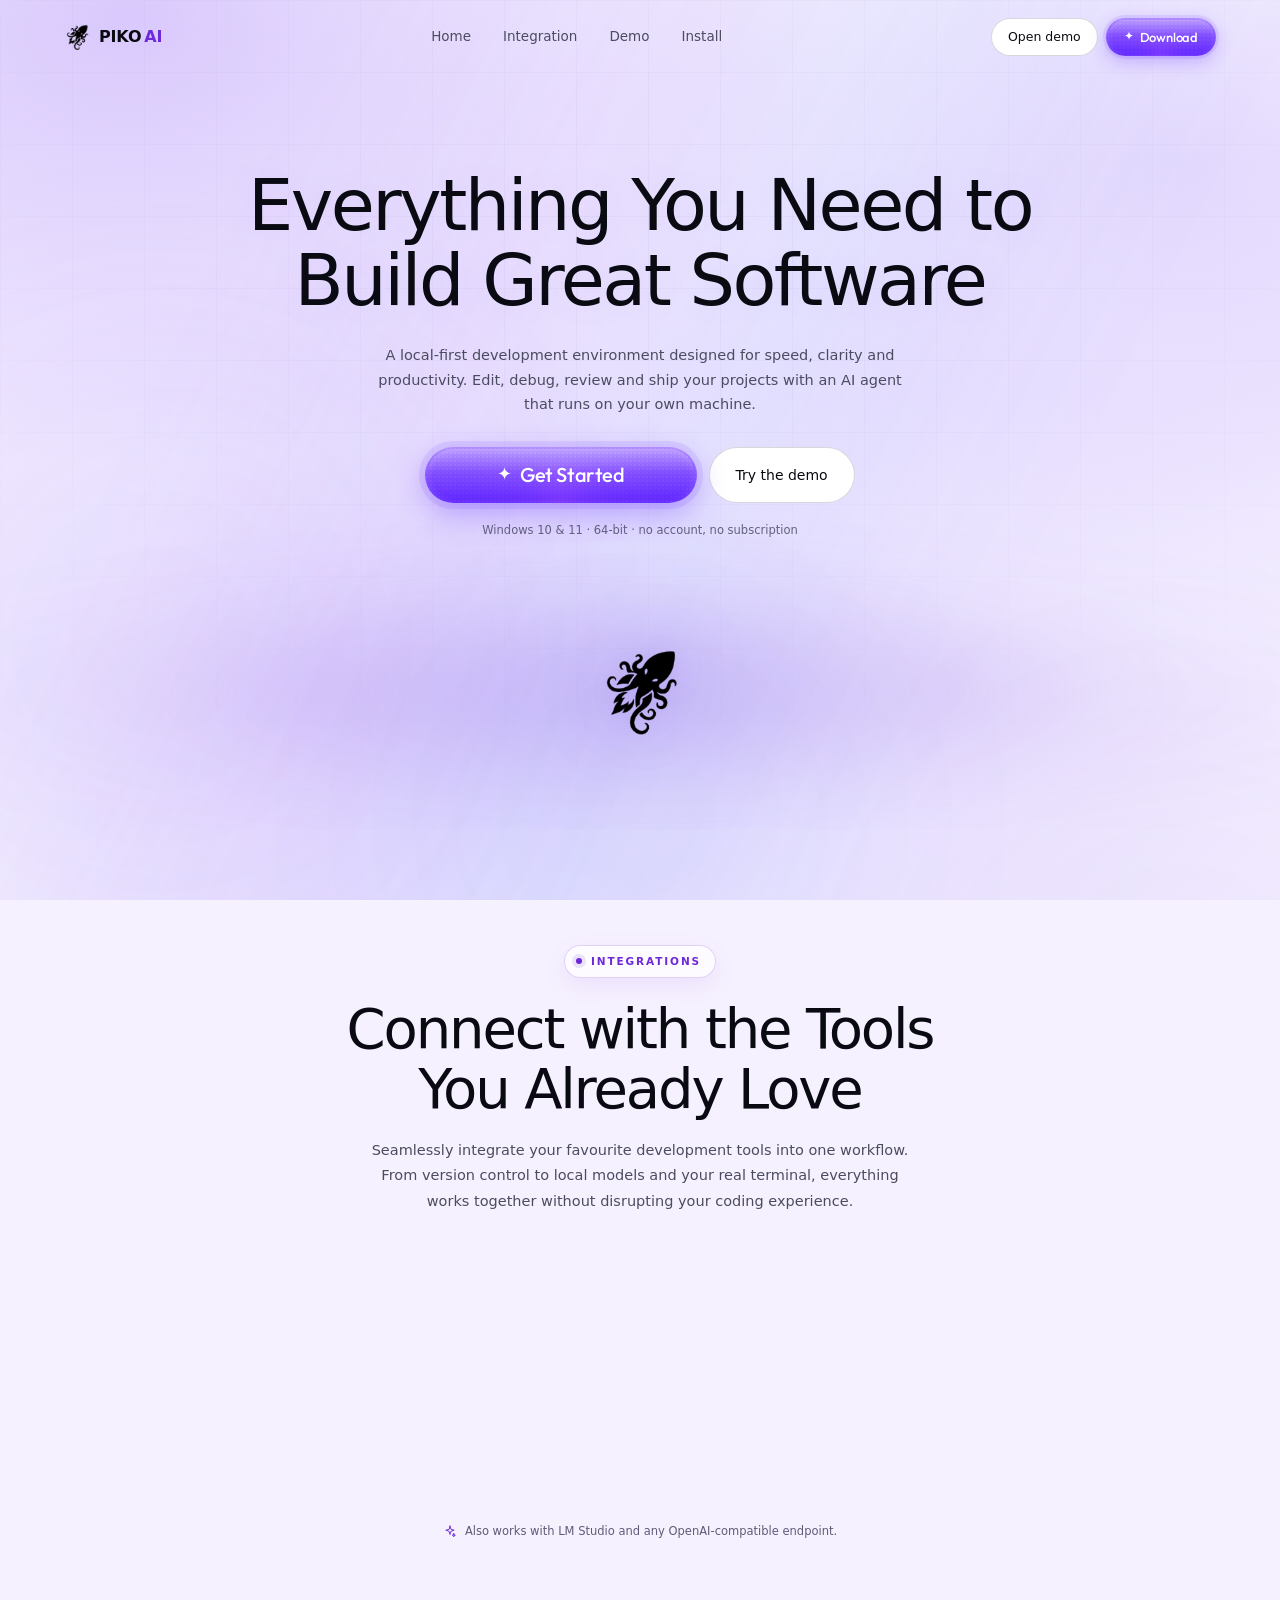
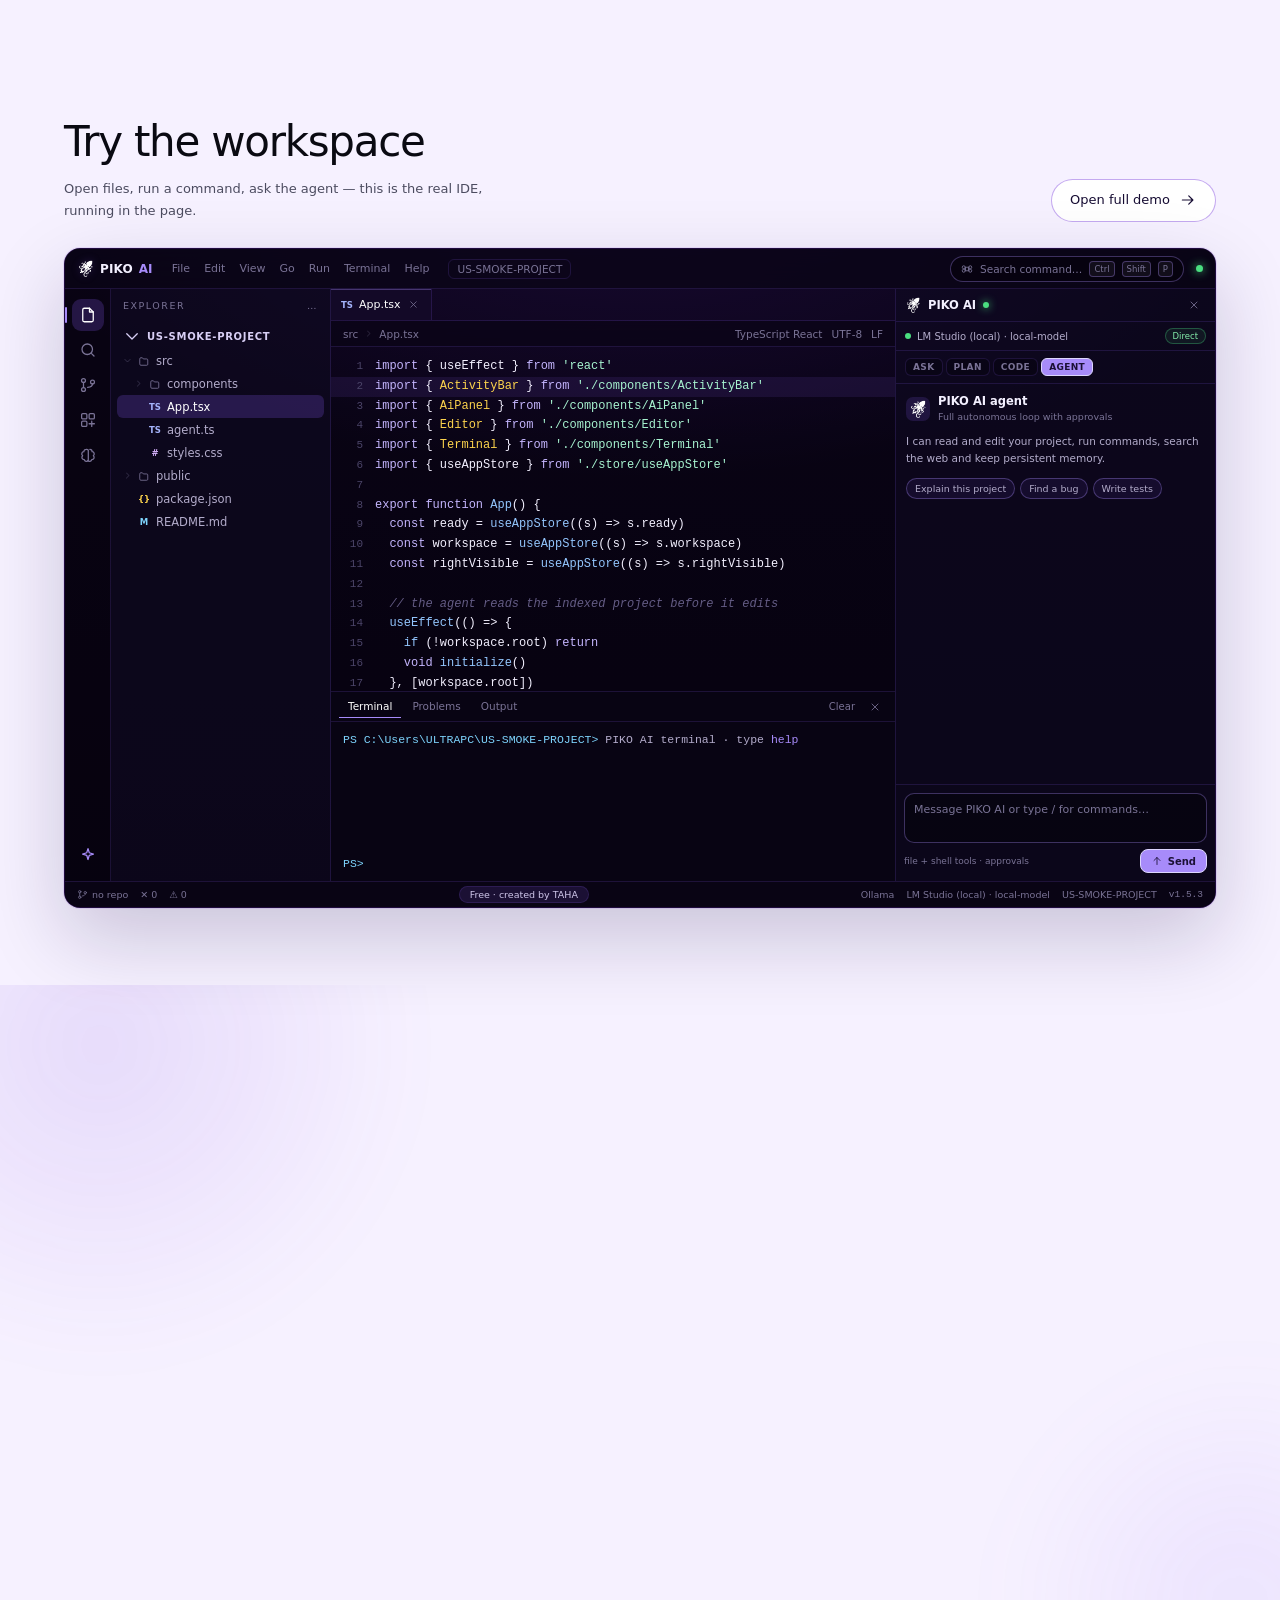
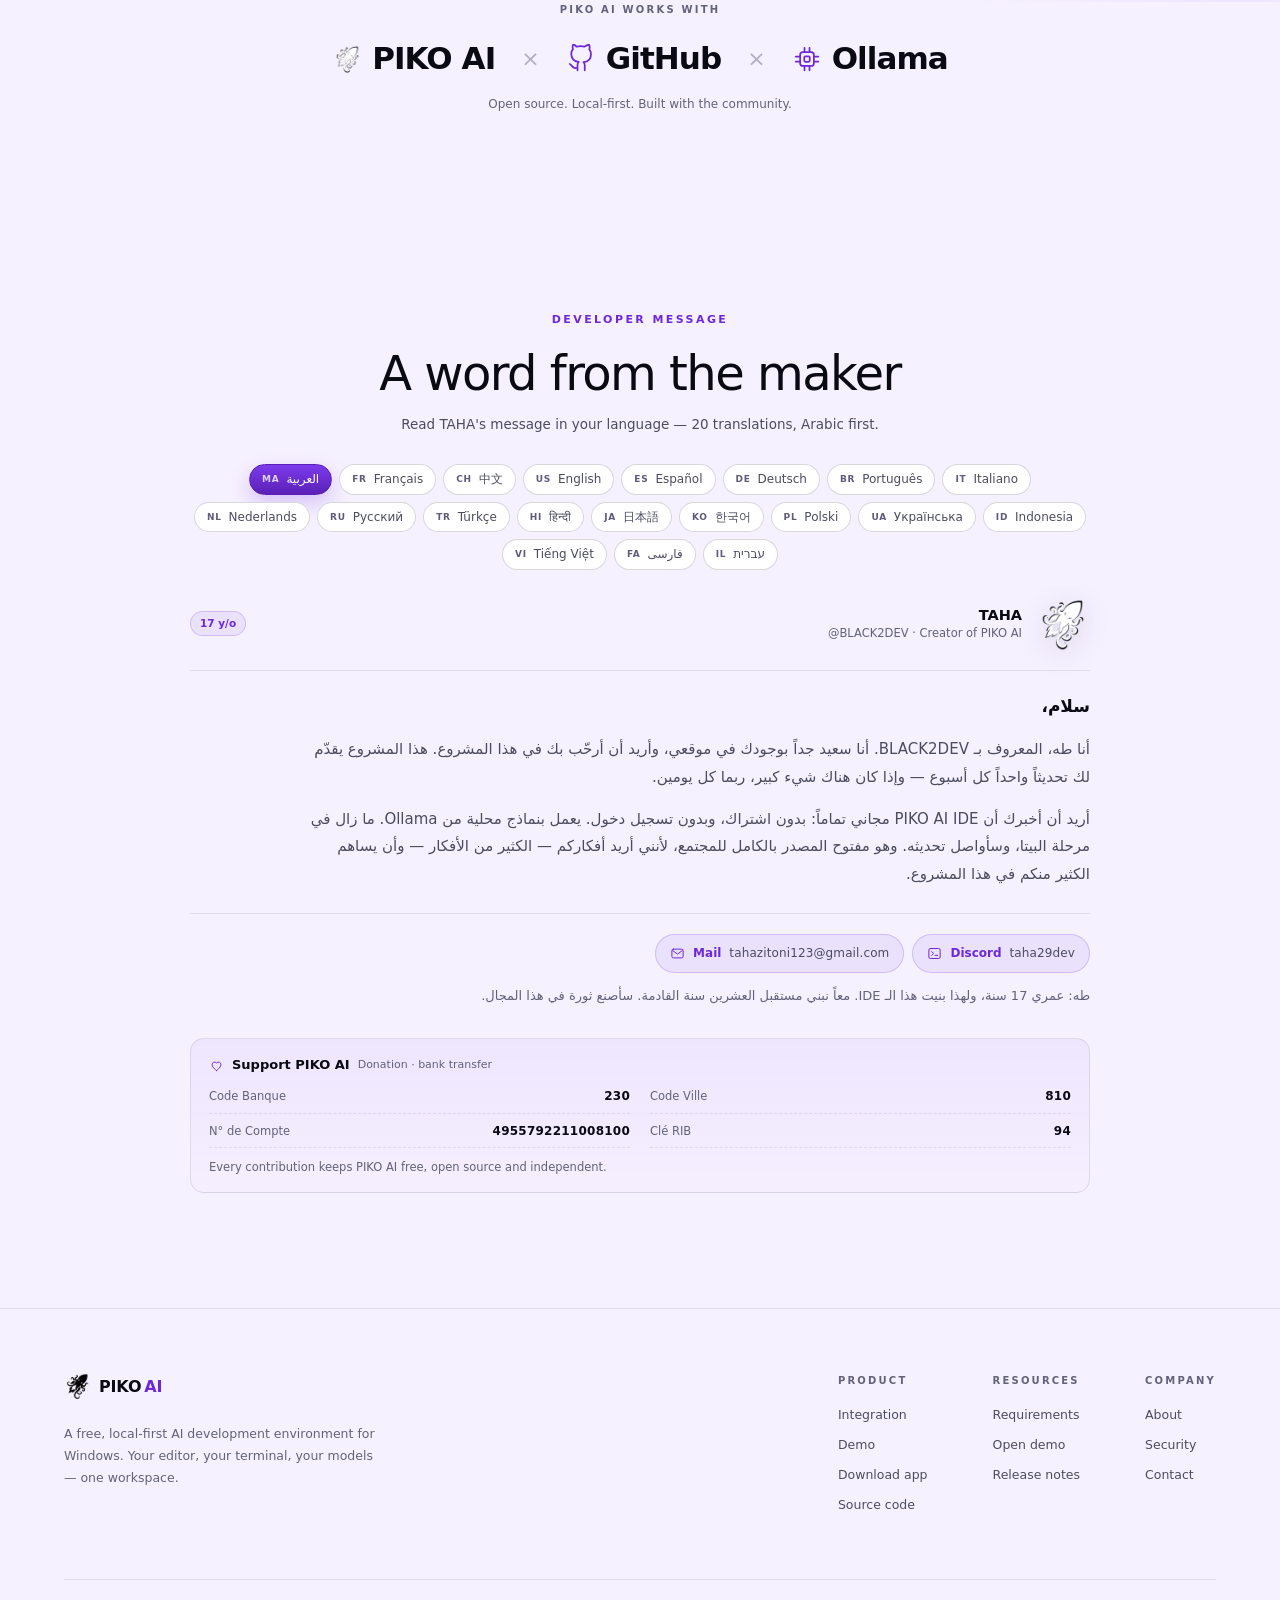
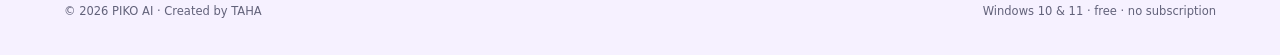
==== index.html @ 1df93c2d "PIKO AI website: landing page, demo, favicon, download and source links" ====
<!doctype html>
<html lang="en">
  <head>
    <meta charset="utf-8" />
    <meta name="viewport" content="width=device-width, initial-scale=1" />
    <title>PIKO AI — the AI development environment for Windows</title>
    <meta
      name="description"
      content="PIKO AI is a free, local-first AI development environment for Windows 10 and 11: autonomous coding agent, project memory, real terminal, local models. No subscription, no account, no telemetry."
    />
    <meta property="og:title" content="PIKO AI — everything you need to build great software" />
    <meta
      property="og:description"
      content="A free, local-first AI development environment for Windows 10 and 11. Agent, memory, terminal and local models in one workspace."
    />
    <meta property="og:type" content="website" />
    <meta property="og:image" content="assets/ide.png" />
    <meta name="theme-color" content="#f6f1ff" />
    <link rel="icon" href="assets/favicon.ico" sizes="any" />
    <link rel="icon" type="image/png" sizes="32x32" href="assets/favicon-32.png" />
    <link rel="apple-touch-icon" href="assets/apple-touch-icon.png" />
    <link rel="preconnect" href="https://fonts.googleapis.com" />
    <link rel="preconnect" href="https://fonts.gstatic.com" crossorigin />
    <link
      href="https://fonts.googleapis.com/css2?family=Outfit:wght@400;500;600&display=swap"
      rel="stylesheet"
    />
    <link rel="stylesheet" href="styles.css?v=11" />
    <link rel="stylesheet" href="download.css?v=4" />
    <link rel="stylesheet" href="cta.css?v=1" />
    <link rel="stylesheet" href="theme.css?v=8" />
  </head>
  <body>
    <svg class="sprite" aria-hidden="true" focusable="false">
      <defs>
        <symbol id="i-github" viewBox="0 0 24 24"><path d="M9 19c-4 1.5-4-2.5-6-3m12 5v-3.9a3.4 3.4 0 0 0-1-2.6c3-.3 6-1.5 6-6.6a5.2 5.2 0 0 0-1.4-3.6 4.8 4.8 0 0 0-.1-3.6s-1.1-.3-3.6 1.4a12.4 12.4 0 0 0-6.6 0C6.8.2 5.7.5 5.7.5a4.8 4.8 0 0 0-.1 3.6A5.2 5.2 0 0 0 4.2 7.7c0 5.1 3 6.3 6 6.6a3.4 3.4 0 0 0-1 2.6V21"/></symbol>
        <symbol id="i-terminal" viewBox="0 0 24 24"><rect x="3" y="4" width="18" height="16" rx="2.4"/><path d="m7.5 9 3 3-3 3M13 15h4"/></symbol>
<symbol id="i-mail" viewBox="0 0 24 24"><rect x="3" y="5" width="18" height="14" rx="2.4"/><path d="m4.2 7.2 7.8 5.8 7.8-5.8"/></symbol>
        <symbol id="i-heart" viewBox="0 0 24 24"><path d="M12 20s-7-4.35-7-9.3A3.94 3.94 0 0 1 12 8a3.94 3.94 0 0 1 7 2.7C19 15.65 12 20 12 20z"/></symbol>
        <symbol id="i-code" viewBox="0 0 24 24"><path d="m9 8-4.5 4L9 16M15 8l4.5 4L15 16"/></symbol>
        <symbol id="i-cpu" viewBox="0 0 24 24"><rect x="6.5" y="6.5" width="11" height="11" rx="2.2"/><rect x="9.8" y="9.8" width="4.4" height="4.4" rx="1"/><path d="M10 3v3M14 3v3M10 18v3M14 18v3M3 10h3M3 14h3M18 10h3M18 14h3"/></symbol>
        <symbol id="i-sparkles" viewBox="0 0 24 24"><path d="M12 3.5 13.7 9l5.5 1.7-5.5 1.7L12 18l-1.7-5.6L4.8 10.7 10.3 9z"/><path d="M18.5 16.5l.7 2 2 .7-2 .7-.7 2-.7-2-2-.7 2-.7z"/></symbol>
        <symbol id="i-windows" viewBox="0 0 24 24"><path d="M3 5.5 10.5 4.4v7.1H3zM12 4.1 21 3v8.5h-9zM3 12.5h7.5v7.1L3 18.5zM12 12.5h9V21l-9-1.1z"/></symbol>
        <symbol id="i-download" viewBox="0 0 24 24"><path d="M12 3.5v11M7.5 10.5 12 15l4.5-4.5M4.5 19.5h15"/></symbol>
        <symbol id="i-arrow" viewBox="0 0 24 24"><path d="M4.5 12h14M13 6.5l5.5 5.5L13 17.5"/></symbol>
        <symbol id="i-shield" viewBox="0 0 24 24"><path d="M12 3 5 5.7v5.8c0 4.3 2.9 7.6 7 9.5 4.1-1.9 7-5.2 7-9.5V5.7z"/><path d="m9 12 2.2 2.2L16 9.4"/></symbol>
        <symbol id="i-figma" viewBox="0 0 24 24"><path d="M9 3h3v6H9a3 3 0 1 1 0-6zM12 3h3a3 3 0 1 1 0 6h-3zM9 9h3v6H9a3 3 0 1 1 0-6zM9 15h3v3a3 3 0 1 1-3-3z"/><circle cx="15" cy="12" r="3"/></symbol>
        <symbol id="i-database" viewBox="0 0 24 24"><ellipse cx="12" cy="6" rx="8" ry="3"/><path d="M4 6v12c0 1.7 3.6 3 8 3s8-1.3 8-3V6"/><path d="M4 12c0 1.7 3.6 3 8 3s8-1.3 8-3"/></symbol>
      </defs>
    </svg>

    <div class="ambient" aria-hidden="true">
      <span class="orb orb-a"></span>
      <span class="orb orb-b"></span>
      <span class="orb orb-c"></span>
      <span class="grid"></span>
    </div>

    <!-- ------------------------------------------------------------- nav -->
    <header class="nav" id="nav">
      <div class="wrap nav-inner">
        <a class="brand" href="#top">
          <img class="brand-mark" src="assets/logo.png" alt="" />
          <span class="brand-name">PIKO<span>AI</span></span>
        </a>

        <nav class="nav-links" id="navLinks" aria-label="Main">
          <a href="#top">Home</a>
          <a href="#integration">Integration</a>
          <a href="#demo">Demo</a>
          <a href="#install">Install</a>
        </nav>

        <div class="nav-cta">
          <a class="btn btn-ghost btn-sm" href="demo.html" target="_blank" rel="noopener">Open demo</a>
          <a class="pb-ai-button pb-ai-button--nav" href="#download">
            <span class="pb-ai-sparkle" aria-hidden="true">✦</span>
            <span>Download</span>
          </a>
        </div>

        <button class="nav-toggle" id="navToggle" aria-expanded="false" aria-controls="navLinks" aria-label="Menu">
          <span></span><span></span><span></span>
        </button>
      </div>
    </header>

    <main id="top">
      <!-- ------------------------------------------------------- hero -->
      <section class="hero">
        <div class="wrap hero-copy">
          <h1>Everything You Need to <br />Build Great Software</h1>
          <p class="lead">
            A local-first development environment designed for speed, clarity and productivity. Edit, debug,
            review and ship your projects with an AI agent that runs on your own machine.
          </p>
          <div class="hero-actions">
            <a class="pb-ai-button" href="#download">
              <span class="pb-ai-sparkle" aria-hidden="true">✦</span>
              <span>Get Started</span>
            </a>
            <a class="btn btn-ghost" href="#demo">Try the demo</a>
          </div>
          <span class="hero-note">Windows 10 &amp; 11 · 64-bit · no account, no subscription</span>
        </div>

        <div class="beam" aria-hidden="true">
          <span class="beam-aurora"></span>
          <span class="hero-app"><img src="assets/logo.png" alt="" /></span>
        </div>
      </section>

      <!-- ------------------------------------------------- integration -->
      <section class="integration" id="integration">
        <div class="wrap integration-inner">
          <header class="integration-head">
            <span class="integration-eyebrow">
              <span class="pulse-dot"></span>
              Integrations
            </span>
            <h2>Connect with the Tools <br />You Already Love</h2>
            <p>
              Seamlessly integrate your favourite development tools into one workflow. From version control to
              local models and your real terminal, everything works together without disrupting your coding
              experience.
            </p>
          </header>

          <div class="int-cards">
            <article class="int-card">
              <header>
                <span class="int-icon int-icon-github"><svg class="i"><use href="#i-github" /></svg></span>
                <span class="int-name">GitHub</span>
                <span class="int-pill">Source control</span>
              </header>
              <h3>Built for GitHub</h3>
              <p>
                Stage, review and commit without leaving the editor. Diffs, branches and history stay one
                shortcut away, and every change is traceable.
              </p>
            </article>

            <article class="int-card featured">
              <header>
                <span class="int-icon int-icon-ollama"><svg class="i"><use href="#i-cpu" /></svg></span>
                <span class="int-name">Ollama</span>
                <span class="int-pill int-pill-blue">Local models</span>
              </header>
              <h3>Your Models, Locally</h3>
              <p>
                Point PIKO AI at Ollama, LM Studio or any OpenAI-compatible endpoint. Local models answer
                instantly, and your prompts never leave the machine.
              </p>
            </article>

            <article class="int-card">
              <header>
                <span class="int-icon int-icon-powershell"><svg class="i"><use href="#i-terminal" /></svg></span>
                <span class="int-name">PowerShell</span>
                <span class="int-pill int-pill-violet">Built in</span>
              </header>
              <h3>Ship with Confidence</h3>
              <p>
                A real PowerShell session, build scripts and problem reporting live in the same window — the
                agent can run them with your approval, never behind your back.
              </p>
            </article>
          </div>

          <p class="int-note">
            <svg class="i" aria-hidden="true"><use href="#i-sparkles" /></svg>
            Also works with LM Studio and any OpenAI-compatible endpoint.
          </p>
        </div>
      </section>

      <!-- -------------------------------------------------------- demo -->
      <section class="demo" id="demo">
        <div class="wrap">
          <div class="demo-head">
            <div>
              <h2>Try the workspace</h2>
              <p>Open files, run a command, ask the agent — this is the real IDE, running in the page.</p>
            </div>
            <a class="btn btn-pill" href="demo.html" target="_blank" rel="noopener">
              Open full demo
              <svg class="i"><use href="#i-arrow" /></svg>
            </a>
          </div>

          <div class="demo-frame">
            <div class="demo-glow" aria-hidden="true"></div>
            <iframe src="demo.html" title="PIKO AI IDE demo" loading="lazy"></iframe>
          </div>
        </div>
      </section>

      <!-- -------------------------------------------------- downloads -->
      <section class="dl" id="install">
        <div class="dl-grid" aria-hidden="true"></div>

        <div class="wrap dl-inner download-inner">
          <div class="dl-stage">
            <img
              class="dl-shot"
              src="assets/ide.png"
              width="1514"
              height="962"
              alt="The PIKO AI desktop app: file explorer, code editor and the PIKO AI agent panel side by side."
            />
          </div>

          <div class="dl-copy">
            <span class="dl-mark"><img src="assets/icon.png" alt="PIKO AI" /></span>
            <h2>PIKO AI for desktop</h2>
            <p>
              PIKO AI is now available for desktop. Work in the background, edit local files, and handle
              long, complex tasks with ease. New features and improvements are shipped regularly.
            </p>

            <div class="dl-actions" id="download">
              <div class="dl-buttons">
                <a class="pb-ai-button pb-ai-button--download" data-installer href="https://github.com/black2000a/PIKO-AI-A-APP-DOWNLOAD" target="_blank" rel="noopener">
                  <span class="pb-ai-sparkle" aria-hidden="true">✦</span>
                  <span>Download app</span>
                </a>
                <a class="dl-src" data-github href="https://github.com/black2000a/Introducing-PIKO-AI-A-Free-AI-Powered-IDE-with-Local-AI-Support" target="_blank" rel="noopener">
                  <svg class="i" aria-hidden="true"><use href="#i-github" /></svg>
                  Source code
                </a>
              </div>
              <span class="dl-meta">Windows 10 or later · 64-bit · <span data-installer-size>175 MB</span></span>
            </div>

            <a class="dl-alt" data-portable href="https://github.com/black2000a/PIKO-AI-A-APP-DOWNLOAD" target="_blank" rel="noopener">
              Also available as a portable build (<span data-portable-size>150 MB</span>)
            </a>
          </div>
        </div>
      </section>

      <!-- --------------------------------------------- piko x stack -->
      <section class="stack" aria-label="PIKO AI, GitHub and Ollama">
        <div class="wrap stack-inner">
          <span class="stack-label">PIKO AI works with</span>
          <div class="stack-row">
            <a class="stack-item" href="#top">
              <img src="assets/icon.png" alt="" />
              <span>PIKO AI</span>
            </a>
            <span class="stack-x" aria-hidden="true">×</span>
            <a class="stack-item" data-github href="https://github.com/black2000a/Introducing-PIKO-AI-A-Free-AI-Powered-IDE-with-Local-AI-Support" target="_blank" rel="noopener">
              <svg class="i" aria-hidden="true"><use href="#i-github" /></svg>
              <span>GitHub</span>
            </a>
            <span class="stack-x" aria-hidden="true">×</span>
            <a class="stack-item" data-ollama href="https://ollama.com" target="_blank" rel="noopener">
              <svg class="i" aria-hidden="true"><use href="#i-cpu" /></svg>
              <span>Ollama</span>
            </a>
          </div>
          <p class="stack-note">Open source. Local-first. Built with the community.</p>
        </div>
      </section>

      <!-- ------------------------------------------ developer message -->
      <section class="dev" id="developer">
        <div class="wrap dev-inner">
          <div class="dev-head">
            <span class="eyebrow">Developer message</span>
            <h2>A word from the maker</h2>
            <p>Read TAHA's message in your language — 20 translations, Arabic first.</p>
          </div>

          <div class="langs" id="devLangs" role="group" aria-label="Choose a language for the developer message">
            <button type="button" class="lang-chip" data-lang="ma" aria-pressed="true"><span class="lang-code">MA</span> العربية</button>
            <button type="button" class="lang-chip" data-lang="fr" aria-pressed="false"><span class="lang-code">FR</span> Français</button>
            <button type="button" class="lang-chip" data-lang="zh" aria-pressed="false"><span class="lang-code">CH</span> 中文</button>
            <button type="button" class="lang-chip" data-lang="en" aria-pressed="false"><span class="lang-code">US</span> English</button>
            <button type="button" class="lang-chip" data-lang="es" aria-pressed="false"><span class="lang-code">ES</span> Español</button>
            <button type="button" class="lang-chip" data-lang="de" aria-pressed="false"><span class="lang-code">DE</span> Deutsch</button>
            <button type="button" class="lang-chip" data-lang="pt" aria-pressed="false"><span class="lang-code">BR</span> Português</button>
            <button type="button" class="lang-chip" data-lang="it" aria-pressed="false"><span class="lang-code">IT</span> Italiano</button>
            <button type="button" class="lang-chip" data-lang="nl" aria-pressed="false"><span class="lang-code">NL</span> Nederlands</button>
            <button type="button" class="lang-chip" data-lang="ru" aria-pressed="false"><span class="lang-code">RU</span> Русский</button>
            <button type="button" class="lang-chip" data-lang="tr" aria-pressed="false"><span class="lang-code">TR</span> Türkçe</button>
            <button type="button" class="lang-chip" data-lang="hi" aria-pressed="false"><span class="lang-code">HI</span> हिन्दी</button>
            <button type="button" class="lang-chip" data-lang="ja" aria-pressed="false"><span class="lang-code">JA</span> 日本語</button>
            <button type="button" class="lang-chip" data-lang="ko" aria-pressed="false"><span class="lang-code">KO</span> 한국어</button>
            <button type="button" class="lang-chip" data-lang="pl" aria-pressed="false"><span class="lang-code">PL</span> Polski</button>
            <button type="button" class="lang-chip" data-lang="uk" aria-pressed="false"><span class="lang-code">UA</span> Українська</button>
            <button type="button" class="lang-chip" data-lang="id" aria-pressed="false"><span class="lang-code">ID</span> Indonesia</button>
            <button type="button" class="lang-chip" data-lang="vi" aria-pressed="false"><span class="lang-code">VI</span> Tiếng Việt</button>
            <button type="button" class="lang-chip" data-lang="fa" aria-pressed="false"><span class="lang-code">FA</span> فارسی</button>
            <button type="button" class="lang-chip" data-lang="he" aria-pressed="false"><span class="lang-code">IL</span> עברית</button>
          </div>

          <article class="dev-card" id="devCard" lang="ar" dir="rtl" aria-live="polite">
            <header class="dev-who">
              <span class="dev-avatar" aria-hidden="true"><img src="assets/icon.png" alt="" /></span>
              <div class="dev-id">
                <strong>TAHA</strong>
                <span>@BLACK2DEV · Creator of PIKO AI</span>
              </div>
              <span class="dev-age">17 y/o</span>
            </header>

            <div class="dev-msg" id="devMsg">
              <p class="dev-greet">سلام،</p>
              <p>
                أنا طه، المعروف بـ BLACK2DEV. أنا سعيد جداً بوجودك في موقعي، وأريد أن أرحّب بك في هذا
                المشروع. هذا المشروع يقدّم لك تحديثاً واحداً كل أسبوع — وإذا كان هناك شيء كبير، ربما كل
                يومين.
              </p>
              <p>
                أريد أن أخبرك أن PIKO AI IDE مجاني تماماً: بدون اشتراك، وبدون تسجيل دخول. يعمل بنماذج
                محلية من Ollama. ما زال في مرحلة البيتا، وسأواصل تحديثه. وهو مفتوح المصدر بالكامل
                للمجتمع، لأنني أريد أفكاركم — الكثير من الأفكار — وأن يساهم الكثير منكم في هذا المشروع.
              </p>
            </div>

            <footer class="dev-foot">
              <div class="dev-links">
                <a class="dev-discord" data-discord href="https://discord.com/users/1569794818396397741" aria-label="Discord: taha29dev" target="_blank" rel="noopener">
                  <svg class="i" aria-hidden="true"><use href="#i-terminal" /></svg>
                  Discord <span data-discord-handle>taha29dev</span>
                </a>
                <a class="dev-mail" data-mail href="mailto:tahazitoni123@gmail.com" aria-label="Email: tahazitoni123@gmail.com">
                  <svg class="i" aria-hidden="true"><use href="#i-mail" /></svg>
                  Mail <span>tahazitoni123@gmail.com</span>
                </a>
              </div>
              <p class="dev-sign" id="devSign">
                طه: عمري 17 سنة، ولهذا بنيت هذا الـ IDE. معاً نبني مستقبل العشرين سنة القادمة. سأصنع
                ثورة في هذا المجال.
              </p>

              <div class="dev-donate">
                <div class="dev-donate-head">
                  <svg class="i" aria-hidden="true"><use href="#i-heart" /></svg>
                  <strong>Support PIKO AI</strong>
                  <span>Donation · bank transfer</span>
                </div>
                <dl class="dev-bank">
                  <div><dt>Code Banque</dt><dd>230</dd></div>
                  <div><dt>Code Ville</dt><dd>810</dd></div>
                  <div><dt>N° de Compte</dt><dd>4955792211008100</dd></div>
                  <div><dt>Clé RIB</dt><dd>94</dd></div>
                </dl>
                <p class="dev-donate-note">
                  Every contribution keeps PIKO AI free, open source and independent.
                </p>
              </div>
            </footer>
          </article>
        </div>
      </section>
    </main>

    <!-- ------------------------------------------------------- footer -->
    <footer class="footer">
      <div class="wrap">
        <div class="footer-top">
          <div class="footer-brand">
            <a class="brand" href="#top">
              <img class="brand-mark" src="assets/logo.png" alt="" />
              <span class="brand-name">PIKO<span>AI</span></span>
            </a>
            <p>
              A free, local-first AI development environment for Windows. Your editor, your terminal, your
              models — one workspace.
            </p>
          </div>

          <div class="footer-cols">
            <div class="fcol">
              <h3>Product</h3>
              <a href="#integration">Integration</a>
              <a href="#demo">Demo</a>
              <a href="#download">Download app</a>
              <a data-github href="https://github.com/black2000a/Introducing-PIKO-AI-A-Free-AI-Powered-IDE-with-Local-AI-Support" target="_blank" rel="noopener">Source code</a>
            </div>
            <div class="fcol">
              <h3>Resources</h3>
              <a href="#install">Requirements</a>
              <a href="demo.html" target="_blank" rel="noopener">Open demo</a>
              <a href="#download">Release notes</a>
            </div>
            <div class="fcol">
              <h3>Company</h3>
              <a href="#top">About</a>
              <a href="#top">Security</a>
              <a data-mail href="mailto:tahazitoni123@gmail.com">Contact</a>
            </div>
          </div>
        </div>

        <div class="footer-bottom">
          <span>© <span id="year">2026</span> PIKO AI · Created by TAHA</span>
          <span class="footer-legal">Windows 10 &amp; 11 · free · no subscription</span>
        </div>
      </div>
    </footer>

    <script src="app.js?v=13"></script>
  </body>
</html>
---- styles.css ----
/* ============================================================
   PIKO AI — white product site
   White surfaces, black ink, violet brand accents.
   Free, local-first AI development environment for Windows.
   ============================================================ */

:root {
  --bg: #ffffff;
  --bg-soft: #faf9ff;
  --panel: #ffffff;
  --panel-2: #f5f2ff;
  --violet: #6d28d9;
  --violet-light: #8b5cf6;
  --violet-deep: #5b21b6;
  --violet-soft: rgba(109, 40, 217, 0.08);
  --violet-line: rgba(109, 40, 217, 0.2);
  --violet-line-strong: rgba(109, 40, 217, 0.4);
  --text: #0a0a12;
  --text-dim: #4c4c60;
  --text-faint: #62627a;
  --line: rgba(15, 12, 40, 0.09);
  --line-strong: rgba(15, 12, 40, 0.16);
  --green: #16a34a;
  --wrap: 1200px;
  --r-md: 16px;
  --r-lg: 22px;
  --r-pill: 999px;
  --font: "Inter", "Segoe UI Variable", "Segoe UI", system-ui, -apple-system, sans-serif;
  --ease: cubic-bezier(0.16, 1, 0.3, 1);
}

* { margin: 0; padding: 0; box-sizing: border-box; }

html { scroll-behavior: smooth; scroll-padding-top: 96px; }

body {
  background: var(--bg);
  color: var(--text);
  font-family: var(--font);
  font-size: 16px;
  line-height: 1.6;
  -webkit-font-smoothing: antialiased;
  overflow-x: hidden;
}

::selection { background: rgba(109, 40, 217, 0.2); color: #160c33; }

::-webkit-scrollbar { width: 10px; }
::-webkit-scrollbar-track { background: #f6f4fb; }
::-webkit-scrollbar-thumb { background: rgba(109, 40, 217, 0.28); border-radius: 99px; border: 2px solid #f6f4fb; }
::-webkit-scrollbar-thumb:hover { background: rgba(109, 40, 217, 0.45); }

img { max-width: 100%; display: block; }
a { color: inherit; text-decoration: none; }
ul { list-style: none; }

.sprite { position: absolute; width: 0; height: 0; overflow: hidden; }
.i {
  width: 18px;
  height: 18px;
  flex: none;
  stroke: currentColor;
  fill: none;
  stroke-width: 1.6;
  stroke-linecap: round;
  stroke-linejoin: round;
}

.wrap { width: min(var(--wrap), 90vw); margin: 0 auto; }

/* ---------------------------------------------------------- ambient */
.ambient {
  position: fixed;
  inset: 0;
  z-index: 0;
  pointer-events: none;
  overflow: hidden;
  background:
    radial-gradient(1100px 620px at 50% -12%, rgba(139, 92, 246, 0.1), transparent 70%),
    radial-gradient(900px 520px at 88% 18%, rgba(109, 40, 217, 0.06), transparent 72%),
    radial-gradient(800px 500px at 6% 42%, rgba(139, 92, 246, 0.05), transparent 74%),
    var(--bg);
}
.orb { position: absolute; border-radius: 50%; filter: blur(120px); opacity: 0.16; }
.orb-a { width: 640px; height: 640px; left: -160px; top: 320px; background: rgba(139, 92, 246, 0.28); }
.orb-b { width: 560px; height: 560px; right: -180px; top: 720px; background: rgba(109, 40, 217, 0.2); }
.grid {
  position: absolute;
  inset: 0;
  opacity: 0.5;
  background-image:
    linear-gradient(rgba(20, 16, 50, 0.045) 1px, transparent 1px),
    linear-gradient(90deg, rgba(20, 16, 50, 0.045) 1px, transparent 1px);
  background-size: 72px 72px;
  mask-image: radial-gradient(70% 50% at 50% 10%, #000 20%, transparent 80%);
  -webkit-mask-image: radial-gradient(70% 50% at 50% 10%, #000 20%, transparent 80%);
}

main, .footer, .nav { position: relative; z-index: 1; }

/* -------------------------------------------------------------- nav */
.nav {
  position: fixed;
  top: 0;
  left: 0;
  right: 0;
  z-index: 60;
  padding: 18px 0;
  transition: padding 0.3s var(--ease), background 0.3s, border-color 0.3s;
  border-bottom: 1px solid transparent;
}
/* transparent at the very top; the condensed state is styled below */
.nav,
.nav.scrolled {
  background: none;
  backdrop-filter: none;
  border-bottom-color: transparent;
}
/* the top bar stays fully transparent at the top of the page; once it
   condenses, a light glass plate keeps links readable over content */
.nav.scrolled {
  padding: 10px 0;
  background: rgba(255, 255, 255, 0.84);
  -webkit-backdrop-filter: blur(18px) saturate(1.1);
  backdrop-filter: blur(18px) saturate(1.1);
  border-bottom-color: var(--line);
}

.nav-inner { display: flex; align-items: center; gap: 26px; }

.brand { display: inline-flex; align-items: center; gap: 9px; }
/* logo.png is white line art: invert it for the light page */
.brand-mark {
  width: 26px;
  height: 26px;
  object-fit: contain;
  filter: invert(1) brightness(0.12);
}
.brand-name { display: inline-flex; gap: 3px; font-size: 16px; font-weight: 600; letter-spacing: -0.01em; color: var(--text); }
.brand-name span { color: var(--violet); }
.brand-version {
  font-size: 10px;
  color: var(--text-faint);
  border: 1px solid var(--violet-line);
  border-radius: var(--r-pill);
  padding: 2px 7px;
}

.nav-links { display: flex; align-items: center; gap: 4px; margin: 0 auto; }
.nav-links a { padding: 8px 14px; border-radius: var(--r-pill); font-size: 13.5px; color: var(--text-dim); transition: color 0.2s, background 0.2s; }
.nav-links a:hover { color: var(--text); background: var(--violet-soft); }

.nav-cta { display: flex; align-items: center; gap: 8px; }

.nav-toggle {
  display: none;
  width: 38px;
  height: 38px;
  border-radius: 10px;
  border: 1px solid var(--line-strong);
  background: #fff;
  cursor: pointer;
  padding: 0;
}
.nav-toggle span { display: block; width: 16px; height: 1.5px; background: var(--text); margin: 2.5px auto; transition: transform 0.25s, opacity 0.25s; }
.nav-toggle[aria-expanded="true"] span:nth-child(1) { transform: translateY(4px) rotate(45deg); }
.nav-toggle[aria-expanded="true"] span:nth-child(2) { opacity: 0; }
.nav-toggle[aria-expanded="true"] span:nth-child(3) { transform: translateY(-4px) rotate(-45deg); }

/* ----------------------------------------------------------- buttons */
.btn {
  display: inline-flex;
  align-items: center;
  justify-content: center;
  gap: 9px;
  padding: 12px 22px;
  border-radius: var(--r-pill);
  border: 1px solid var(--violet-line-strong);
  background: var(--violet-soft);
  color: var(--text);
  font-size: 14px;
  font-weight: 500;
  cursor: pointer;
  transition: transform 0.25s var(--ease), box-shadow 0.3s, background 0.3s, border-color 0.3s;
  white-space: nowrap;
}
.btn:hover { transform: translateY(-1px); border-color: rgba(109, 40, 217, 0.55); background: rgba(109, 40, 217, 0.12); box-shadow: 0 10px 26px rgba(109, 40, 217, 0.14); }
.btn:active { transform: translateY(0); }

.btn-sm { padding: 8px 16px; font-size: 12.5px; }
.btn-sm .i { width: 14px; height: 14px; }
.btn-ghost { background: #fff; border-color: var(--line-strong); }
.btn-pill { background: #fff; color: #160c33; }

.btn-violet {
  background: linear-gradient(180deg, #8b5cf6, #6d28d9);
  border-color: rgba(91, 33, 182, 0.65);
  color: #fff;
  font-weight: 600;
  box-shadow: 0 0 0 1px rgba(109, 40, 217, 0.18), 0 10px 26px rgba(109, 40, 217, 0.24);
}
.btn-violet:hover { background: linear-gradient(180deg, #9d74f8, #7c3aed); box-shadow: 0 0 0 1px rgba(109, 40, 217, 0.28), 0 12px 30px rgba(109, 40, 217, 0.3); }

/* download buttons: a calm static halo, no pulsing or sheen */
.btn-neon {
  position: relative;
  box-shadow: 0 0 0 1px rgba(109, 40, 217, 0.14), 0 8px 22px rgba(109, 40, 217, 0.16);
}
.btn-neon:hover { box-shadow: 0 0 0 1px rgba(109, 40, 217, 0.22), 0 10px 26px rgba(109, 40, 217, 0.22); }

.btn-lg { padding: 14px 26px; font-size: 14.5px; }
.btn-lg span { display: flex; flex-direction: column; align-items: flex-start; line-height: 1.25; }
.btn-lg small { font-size: 11px; font-weight: 400; opacity: 0.78; white-space: nowrap; }

/* -------------------------------------------------------------- hero */
.hero { padding: 168px 0 0; overflow: hidden; }

.hero-copy { text-align: center; max-width: 900px; }

.hero h1 {
  font-size: clamp(40px, 5.6vw, 76px);
  font-weight: 500;
  line-height: 1.04;
  letter-spacing: -0.035em;
  color: var(--text);
  text-shadow: 0 0 36px rgba(139, 92, 246, 0.08);
}

.hero .lead { margin: 26px auto 0; max-width: 58ch; font-size: 14.5px; line-height: 1.7; color: var(--text-dim); }

.hero-actions { display: flex; justify-content: center; gap: 12px; margin-top: 30px; flex-wrap: wrap; }

.hero-note { display: block; margin-top: 18px; font-size: 11.5px; color: var(--text-faint); }

/* floating tool icons around the app mark, no backdrop */
.beam { position: relative; height: clamp(190px, 20vw, 260px); margin-top: 34px; }

/* moving aurora beam behind the app mark */
.beam-aurora {
  position: absolute;
  left: -8%;
  right: -8%;
  top: 46%;
  height: clamp(190px, 22vw, 300px);
  transform: translateY(-50%);
  background:
    radial-gradient(ellipse 20% 18% at 50% 50%, rgba(139, 92, 246, 0.18) 0%, rgba(139, 92, 246, 0.1) 44%, rgba(255, 255, 255, 0) 78%),
    radial-gradient(ellipse 42% 40% at 50% 50%, rgba(196, 181, 253, 0.24) 0%, rgba(139, 92, 246, 0.1) 56%, transparent 82%),
    radial-gradient(ellipse 72% 58% at 50% 50%, rgba(109, 40, 217, 0.08), transparent 82%);
  filter: blur(40px) saturate(0.9);
  animation: aurora-drift 13s ease-in-out infinite alternate, aurora-breathe 7.5s ease-in-out infinite;
  will-change: transform, opacity;
}

@keyframes aurora-drift {
  0% { transform: translate(-3%, -50%) scale(1, 0.94); }
  50% { transform: translate(1%, -53%) scale(1.05, 1.02); }
  100% { transform: translate(3%, -48%) scale(1.02, 0.98); }
}

@keyframes aurora-breathe {
  0%, 100% { opacity: 0.55; }
  50% { opacity: 0.72; }
}


/* the mark floats free — no tile, no border, just light */
.hero-app {
  position: absolute;
  left: 50%;
  top: 46%;
  transform: translate(-50%, -50%);
  width: clamp(74px, 8vw, 100px);
  height: clamp(74px, 8vw, 100px);
  display: grid;
  place-items: center;
  z-index: 3;
  filter:
    drop-shadow(0 0 14px rgba(139, 92, 246, 0.18))
    drop-shadow(0 0 42px rgba(109, 40, 217, 0.16));
}
.hero-app img { width: 88%; height: 88%; object-fit: contain; filter: invert(1) brightness(0.12); }

/* ----------------------------------------------------------- section */
.section-copy { max-width: 620px; padding-top: 40px; }
.section-copy h2 {
  font-size: clamp(32px, 4vw, 52px);
  font-weight: 500;
  line-height: 1.08;
  letter-spacing: -0.032em;
  color: var(--text);
}
.section-copy p { margin-top: 20px; font-size: 14px; line-height: 1.75; color: var(--text-dim); max-width: 54ch; }

.eyebrow {
  display: inline-block;
  margin-bottom: 18px;
  font-size: 11px;
  font-weight: 600;
  letter-spacing: 0.22em;
  text-transform: uppercase;
  color: var(--violet);
}

/* ------------------------------------------------------- integration */
.integration {
  position: relative;
  isolation: isolate;
  overflow: hidden;
  padding: clamp(84px, 9vw, 132px) 0 clamp(72px, 8vw, 110px);
  background:
    linear-gradient(180deg, #ffffff 0%, rgba(255, 255, 255, 0) 18%),
    linear-gradient(0deg, #ffffff 0%, rgba(255, 255, 255, 0) 16%),
    radial-gradient(58% 72% at 8% 16%, rgba(147, 197, 253, 0.42), transparent 62%),
    radial-gradient(46% 62% at 92% 18%, rgba(196, 181, 253, 0.3), transparent 66%),
    radial-gradient(66% 70% at 50% 102%, rgba(191, 219, 254, 0.5), transparent 68%),
    linear-gradient(180deg, #ffffff 0%, #f6faff 16%, #eef5ff 54%, #fbfaff 100%);
}

/* faint technical grid over the soft mesh */
.integration::before {
  content: "";
  position: absolute;
  inset: 0;
  z-index: 0;
  pointer-events: none;
  background-image:
    linear-gradient(rgba(37, 99, 235, 0.055) 1px, transparent 1px),
    linear-gradient(90deg, rgba(37, 99, 235, 0.055) 1px, transparent 1px);
  background-size: 64px 64px;
  -webkit-mask-image: radial-gradient(78% 72% at 50% 38%, #000 10%, transparent 82%);
  mask-image: radial-gradient(78% 72% at 50% 38%, #000 10%, transparent 82%);
}

.integration-inner { position: relative; z-index: 1; }

.integration-head {
  max-width: 760px;
  margin: 0 auto;
  text-align: center;
}

.integration-eyebrow {
  display: inline-flex;
  align-items: center;
  gap: 9px;
  margin-bottom: 22px;
  padding: 7px 14px 7px 11px;
  border-radius: var(--r-pill);
  border: 1px solid rgba(37, 99, 235, 0.18);
  background: rgba(255, 255, 255, 0.72);
  backdrop-filter: blur(12px);
  -webkit-backdrop-filter: blur(12px);
  box-shadow: 0 8px 24px rgba(37, 99, 235, 0.08), inset 0 1px 0 #ffffff;
  font-size: 10.5px;
  font-weight: 600;
  letter-spacing: 0.18em;
  text-transform: uppercase;
  color: #2563eb;
}
.pulse-dot {
  width: 6px;
  height: 6px;
  border-radius: 50%;
  background: #3b82f6;
  box-shadow: 0 0 0 4px rgba(59, 130, 246, 0.12);
}

.integration-head h2 {
  font-size: clamp(34px, 4.4vw, 56px);
  font-weight: 500;
  line-height: 1.06;
  letter-spacing: -0.038em;
  color: var(--text);
  text-wrap: balance;
}
.integration-head p {
  margin: 20px auto 0;
  max-width: 60ch;
  font-size: 14.5px;
  line-height: 1.75;
  color: var(--text-dim);
}

.int-cards {
  display: grid;
  grid-template-columns: repeat(3, 1fr);
  gap: 18px;
  margin-top: 46px;
}

.int-card {
  position: relative;
  overflow: hidden;
  padding: 24px 24px 26px;
  border-radius: 22px;
  border: 1px solid rgba(30, 64, 175, 0.12);
  background: rgba(255, 255, 255, 0.78);
  backdrop-filter: blur(18px) saturate(1.12);
  -webkit-backdrop-filter: blur(18px) saturate(1.12);
  box-shadow:
    0 24px 60px rgba(30, 64, 175, 0.09),
    inset 0 1px 0 rgba(255, 255, 255, 0.92);
  transition: transform 0.35s var(--ease), border-color 0.35s, box-shadow 0.35s, background 0.35s;
}
.int-card::before {
  content: "";
  position: absolute;
  inset: 0;
  pointer-events: none;
  background: radial-gradient(80% 60% at 14% 0%, rgba(147, 197, 253, 0.2), transparent 62%);
  opacity: 0;
  transition: opacity 0.35s;
}
.int-card:hover {
  transform: translateY(-5px);
  border-color: rgba(37, 99, 235, 0.3);
  background: rgba(255, 255, 255, 0.9);
  box-shadow:
    0 30px 70px rgba(30, 64, 175, 0.13),
    0 0 0 1px rgba(37, 99, 235, 0.06),
    inset 0 1px 0 #ffffff;
}
.int-card:hover::before { opacity: 1; }
.int-card.featured {
  border-color: rgba(37, 99, 235, 0.24);
  background: linear-gradient(180deg, rgba(255, 255, 255, 0.94), rgba(239, 246, 255, 0.9));
  box-shadow:
    0 26px 64px rgba(30, 64, 175, 0.11),
    inset 0 1px 0 #ffffff;
}

.int-card header {
  display: flex;
  align-items: center;
  gap: 12px;
  margin-bottom: 22px;
}
.int-icon {
  width: 42px;
  height: 42px;
  flex: none;
  display: grid;
  place-items: center;
  border-radius: 13px;
  box-shadow: inset 0 1px 0 rgba(255, 255, 255, 0.9);
}
.int-icon .i { width: 19px; height: 19px; }
.int-icon-github {
  background: linear-gradient(150deg, #f4f4f5, #ffffff);
  border: 1px solid rgba(15, 23, 42, 0.12);
  color: #18181b;
}
.int-icon-ollama {
  background: linear-gradient(150deg, #eaf3ff, #ffffff);
  border: 1px solid rgba(37, 99, 235, 0.18);
  color: #2563eb;
}
.int-icon-powershell {
  background: linear-gradient(150deg, #eef0ff, #ffffff);
  border: 1px solid rgba(99, 102, 241, 0.18);
  color: #4f46e5;
}
.int-name { font-size: 15px; font-weight: 600; color: var(--text); letter-spacing: -0.01em; }

.int-pill {
  margin-left: auto;
  display: inline-flex;
  align-items: center;
  gap: 5px;
  padding: 4px 9px;
  border-radius: var(--r-pill);
  border: 1px solid rgba(30, 64, 175, 0.12);
  background: rgba(255, 255, 255, 0.72);
  font-size: 9px;
  font-weight: 600;
  letter-spacing: 0.05em;
  text-transform: uppercase;
  color: #566078;
  white-space: nowrap;
}
.int-pill::before {
  content: "";
  width: 5px;
  height: 5px;
  border-radius: 50%;
  background: currentColor;
  opacity: 0.7;
}
.int-pill-blue {
  color: #1d4ed8;
  background: rgba(219, 234, 254, 0.68);
  border-color: rgba(37, 99, 235, 0.16);
}
.int-pill-violet {
  color: #5b21b6;
  background: rgba(237, 233, 254, 0.72);
  border-color: rgba(109, 40, 217, 0.16);
}

.int-card h3 {
  font-size: 16px;
  font-weight: 600;
  margin-bottom: 8px;
  color: var(--text);
  letter-spacing: -0.015em;
}
.int-card p {
  position: relative;
  font-size: 12.5px;
  line-height: 1.72;
  color: var(--text-faint);
  max-width: 36ch;
}

.int-note {
  display: flex;
  align-items: center;
  justify-content: center;
  gap: 8px;
  margin-top: 26px;
  font-size: 11.5px;
  color: #687089;
}
.int-note .i { width: 14px; height: 14px; color: #2563eb; }

/* ------------------------------------------------------------- demo */
.demo { padding: clamp(40px, 6vw, 80px) 0 clamp(46px, 6vw, 84px); }

.demo-head {
  display: flex;
  align-items: flex-end;
  justify-content: space-between;
  gap: 24px;
  flex-wrap: wrap;
  margin-bottom: 26px;
}
.demo-head h2 {
  font-size: clamp(28px, 3.4vw, 42px);
  font-weight: 500;
  line-height: 1.1;
  letter-spacing: -0.03em;
  color: var(--text);
}
.demo-head p { margin-top: 12px; max-width: 52ch; font-size: 13px; line-height: 1.7; color: var(--text-dim); }
.demo-head .btn { padding: 10px 18px; font-size: 13px; }

.demo-frame { position: relative; }
.demo-glow {
  position: absolute;
  inset: 8% 4%;
  border-radius: 42px;
  background: radial-gradient(ellipse 60% 60% at 50% 50%, rgba(139, 92, 246, 0.16), transparent 74%);
  filter: blur(64px);
  pointer-events: none;
}
/* the live IDE demo keeps its own dark editor chrome — it is the product */
.demo-frame iframe {
  position: relative;
  display: block;
  width: 100%;
  height: min(660px, 76vh);
  border: 1px solid rgba(109, 40, 217, 0.24);
  border-radius: 16px;
  background: #08040f;
  box-shadow: 0 30px 80px rgba(24, 16, 64, 0.2), 0 0 0 1px rgba(109, 40, 217, 0.1), inset 0 1px 0 rgba(255, 255, 255, 0.05);
}

/* --------------------------------------------------------- download */
.download { padding: clamp(40px, 5vw, 70px) 0; }
.download-inner { text-align: center; max-width: 860px; }
.download h2 { font-size: clamp(30px, 3.8vw, 48px); font-weight: 500; letter-spacing: -0.032em; line-height: 1.1; color: var(--text); }
.download-lead { margin: 18px auto 0; max-width: 58ch; font-size: 13.5px; line-height: 1.75; color: var(--text-dim); }

.download-actions { display: flex; justify-content: center; gap: 12px; flex-wrap: wrap; margin-top: 30px; }

.req-list { display: flex; justify-content: center; gap: 22px; flex-wrap: wrap; margin-top: 26px; }
.req-list li { display: inline-flex; align-items: center; gap: 7px; font-size: 11.5px; color: var(--text-faint); }
.req-list .i { width: 13px; height: 13px; color: var(--violet); }

.download-note { display: inline-flex; align-items: center; gap: 7px; margin-top: 18px; font-size: 11px; color: var(--text-faint); }
.download-note .i { width: 13px; height: 13px; color: var(--green); }

/* ------------------------------------------------ piko x stack strip */
.stack { padding: 0 0 clamp(54px, 7vw, 88px); }
.stack-inner { max-width: 1000px; text-align: center; }
.stack-label {
  display: block;
  font-size: 10px;
  font-weight: 600;
  letter-spacing: 0.22em;
  text-transform: uppercase;
  color: var(--text-faint);
}
.stack-row {
  display: flex;
  align-items: center;
  justify-content: center;
  flex-wrap: wrap;
  gap: clamp(12px, 2.2vw, 26px);
  margin-top: 16px;
}
.stack-item {
  display: inline-flex;
  align-items: center;
  gap: 10px;
  font-size: clamp(20px, 2.5vw, 31px);
  font-weight: 600;
  letter-spacing: -0.03em;
  color: var(--text);
  transition: color 0.25s, transform 0.25s var(--ease);
}
.stack-item img { width: clamp(24px, 2.4vw, 30px); height: auto; }
.stack-item .i { width: clamp(24px, 2.4vw, 30px); height: clamp(24px, 2.4vw, 30px); stroke-width: 1.4; color: var(--violet); }
.stack-item:hover { color: var(--violet); transform: translateY(-2px); }
.stack-x { font-size: clamp(16px, 1.8vw, 22px); font-weight: 300; color: #b3adc6; }
.stack-note { margin-top: 12px; font-size: 12px; color: var(--text-faint); }

/* ------------------------------------------------ developer message */
.dev {
  padding: clamp(60px, 8vw, 104px) 0 clamp(74px, 9vw, 120px);
  background: #fff;
  border-top: 0;
}
.dev-inner { max-width: 900px; }
.dev-head { max-width: 620px; margin: 0 auto; text-align: center; }
.dev-head h2 {
  font-size: clamp(30px, 3.8vw, 48px);
  font-weight: 500;
  line-height: 1.1;
  letter-spacing: -0.032em;
  color: var(--text);
}
.dev-head p { margin-top: 14px; font-size: 13.5px; line-height: 1.7; color: var(--text-dim); }

.langs {
  display: flex;
  flex-wrap: wrap;
  justify-content: center;
  gap: 7px;
  margin: 28px 0 26px;
}
.lang-chip {
  display: inline-flex;
  align-items: center;
  gap: 7px;
  padding: 7px 12px;
  border-radius: var(--r-pill);
  border: 1px solid var(--line-strong);
  background: #fff;
  color: var(--text-dim);
  font-family: inherit;
  font-size: 12px;
  line-height: 1.2;
  cursor: pointer;
  transition: color 0.2s, border-color 0.2s, background 0.2s, box-shadow 0.2s;
}
.lang-code { font-size: 9px; font-weight: 700; letter-spacing: 0.08em; color: #5f5b78; }
.lang-chip:hover { border-color: rgba(109, 40, 217, 0.45); color: var(--text); background: #faf7ff; }
.lang-chip[aria-pressed="true"] {
  background: linear-gradient(180deg, #7c3aed, #5b21b6);
  border-color: #5b21b6;
  color: #fff;
  box-shadow: 0 8px 20px rgba(109, 40, 217, 0.24);
}
.lang-chip[aria-pressed="true"] .lang-code { color: rgba(255, 255, 255, 0.78); }
.lang-chip:focus-visible { outline: 2px solid var(--violet); outline-offset: 2px; }

.dev-card {
  position: relative;
  padding: 0;
  border: 0;
  border-radius: 0;
  background: transparent;
  box-shadow: none;
}

.dev-who {
  display: flex;
  align-items: center;
  gap: 12px;
  margin-bottom: 20px;
  padding-bottom: 18px;
  border-bottom: 1px solid var(--line);
}
.dev-avatar {
  width: 56px;
  height: 56px;
  flex: none;
  display: grid;
  place-items: center;
  background: none;
  box-shadow: none;
  filter: drop-shadow(0 6px 14px rgba(24, 16, 64, 0.14));
}
.dev-avatar img { width: 100%; height: 100%; object-fit: contain; display: block; }
.dev-id { display: flex; flex-direction: column; line-height: 1.35; min-width: 0; direction: ltr; }
.dev-card[dir="rtl"] .dev-id { text-align: right; }
.dev-id strong { font-size: 14.5px; color: var(--text); }
.dev-id span { font-size: 11.5px; color: var(--text-faint); }
.dev-age {
  margin-left: auto;
  flex: none;
  padding: 3px 9px;
  border-radius: var(--r-pill);
  border: 1px solid var(--violet-line);
  background: var(--violet-soft);
  color: var(--violet);
  font-size: 10.5px;
  font-weight: 600;
  direction: ltr;
}
.dev-card[dir="rtl"] .dev-age { margin-left: 0; margin-right: auto; }

.dev-msg { font-size: 15px; line-height: 1.85; color: var(--text-dim); }
.dev-msg p + p { margin-top: 14px; }
.dev-greet { font-size: 17px; font-weight: 600; color: var(--text); }
.dev-card[dir="rtl"] .dev-msg,
.dev-card[dir="rtl"] .dev-foot { text-align: right; }

.dev-foot {
  margin-top: 24px;
  padding-top: 20px;
  border-top: 1px solid var(--line);
  display: flex;
  flex-direction: column;
  gap: 12px;
}
.dev-links { display: flex; flex-wrap: wrap; gap: 8px; }
.dev-card[dir="rtl"] .dev-links { justify-content: flex-start; }
.dev-discord,
.dev-mail {
  display: inline-flex;
  align-items: center;
  gap: 8px;
  max-width: 100%;
  padding: 9px 14px;
  border-radius: var(--r-pill);
  border: 1px solid var(--violet-line);
  background: var(--violet-soft);
  color: var(--violet);
  font-size: 12px;
  font-weight: 600;
  direction: ltr;
  text-decoration: none;
  transition: background 0.2s, border-color 0.2s;
}
.dev-discord .i,
.dev-mail .i { width: 15px; height: 15px; flex: none; }
.dev-discord span,
.dev-mail span {
  font-weight: 500;
  color: var(--text-dim);
  letter-spacing: 0.01em;
  overflow: hidden;
  text-overflow: ellipsis;
  white-space: nowrap;
}
.dev-discord:hover,
.dev-mail:hover { background: rgba(109, 40, 217, 0.14); border-color: rgba(109, 40, 217, 0.4); }
.dev-sign { font-size: 13px; line-height: 1.75; color: var(--text-faint); }

.dev-donate {
  margin-top: 18px;
  padding: 16px 18px;
  border-radius: 14px;
  border: 1px solid var(--line);
  background: linear-gradient(180deg, rgba(124, 58, 237, 0.055), rgba(124, 58, 237, 0.012));
  direction: ltr;
  text-align: left;
}
.dev-donate-head { display: flex; align-items: center; gap: 8px; flex-wrap: wrap; }
.dev-donate-head .i { width: 15px; height: 15px; color: var(--violet); flex: none; }
.dev-donate-head strong { font-size: 13px; color: var(--text); }
.dev-donate-head span { font-size: 11px; color: var(--text-faint); }
.dev-bank {
  margin-top: 12px;
  display: grid;
  grid-template-columns: repeat(2, minmax(0, 1fr));
  gap: 8px 20px;
}
.dev-bank div {
  display: flex;
  justify-content: space-between;
  gap: 12px;
  padding-bottom: 6px;
  border-bottom: 1px dashed var(--line);
}
.dev-bank dt { font-size: 11.5px; color: var(--text-faint); }
.dev-bank dd {
  font-size: 12px;
  font-weight: 600;
  color: var(--text);
  font-variant-numeric: tabular-nums;
  letter-spacing: 0.02em;
}
.dev-donate-note { margin-top: 10px; font-size: 11.5px; color: var(--text-faint); }

/* ----------------------------------------------------------- footer */
.footer {
  border-top: 1px solid var(--line);
  padding: 64px 0 34px;
  background: linear-gradient(180deg, #ffffff, #faf9ff);
}
.footer-top { display: flex; justify-content: space-between; gap: 60px; flex-wrap: wrap; }
.footer-brand { max-width: 320px; }
.footer-brand p { margin-top: 16px; font-size: 12.5px; line-height: 1.75; color: var(--text-faint); }

.footer-cols { display: flex; gap: clamp(36px, 65px, 90px); flex-wrap: wrap; }
.fcol h3 { font-size: 10px; letter-spacing: 0.22em; text-transform: uppercase; color: var(--text-faint); font-weight: 600; margin-bottom: 16px; }
.fcol a { display: block; font-size: 12.5px; color: var(--text-dim); margin-bottom: 10px; transition: color 0.25s; }
.fcol a:hover { color: var(--violet); }

.footer-bottom {
  display: flex;
  justify-content: space-between;
  align-items: center;
  gap: 16px;
  flex-wrap: wrap;
  margin-top: 54px;
  padding-top: 22px;
  border-top: 1px solid var(--line);
  font-size: 11.5px;
  color: var(--text-faint);
}
.footer-legal { color: var(--text-faint); }

/* -------------------------------------------------- scroll reveal */
.reveal { opacity: 0; transform: translateY(26px); transition: opacity 0.8s var(--ease), transform 0.8s var(--ease); will-change: opacity, transform; }
.reveal.in { opacity: 1; transform: none; }

/* -------------------------------------------------------- responsive */
@media (max-width: 900px) {
  .nav-links {
    position: fixed;
    inset: 64px 5vw auto 5vw;
    flex-direction: column;
    align-items: stretch;
    gap: 2px;
    padding: 12px;
    border-radius: 18px;
    border: 1px solid var(--line);
    background: #ffffff;
    backdrop-filter: blur(20px);
    box-shadow: 0 30px 70px rgba(24, 16, 64, 0.16);
    display: none;
  }
  .nav-links.open { display: flex; }
  .nav-links a { padding: 11px 14px; border-radius: 10px; }
  .nav-toggle { display: block; }
  .nav-cta .btn-ghost { display: none; }
  .nav-inner { justify-content: space-between; }

  .hero { padding-top: 130px; }
  .integration { padding: 76px 0 64px; }
  .integration-head { max-width: 620px; }
  .int-cards { grid-template-columns: 1fr; gap: 16px; margin-top: 34px; }
  .int-card p { max-width: none; }
  .demo-frame iframe { height: 560px; }
}

@media (max-width: 620px) {
  .hero h1 { font-size: clamp(27px, 7.6vw, 33px); letter-spacing: -0.025em; }
  .hero h1 br { display: none; }
  .hero-actions { gap: 8px; }
  .hero-actions .btn { padding: 11px 18px; font-size: 13px; }
  .integration { padding: 64px 0 56px; }
  .integration-head h2 { font-size: clamp(29px, 7vw, 36px); letter-spacing: -0.03em; }
  .integration-head p { margin-top: 16px; font-size: 13.5px; }
  .int-cards { gap: 14px; margin-top: 30px; }
  .int-card { padding: 20px 20px 22px; border-radius: 18px; }
  .int-card header { gap: 10px; margin-bottom: 18px; }
  .int-icon { width: 38px; height: 38px; border-radius: 12px; }
  .int-pill { font-size: 8.5px; padding: 4px 7px; }
  .int-note { font-size: 10.5px; text-align: center; line-height: 1.5; }
  .hero .lead { font-size: 13.5px; }
  .brand-version { display: none; }
  .beam { height: 250px; }
  .tile { width: 34px; height: 34px; border-radius: 11px; }
  .tile .i { width: 16px; height: 16px; }
  .tile-1, .tile-6 { display: none; }
  .demo-head { align-items: flex-start; }
  .demo-frame iframe { height: 480px; }
  .download-actions .btn { width: 100%; justify-content: flex-start; }
  .footer-cols { gap: 28px; }
  .stack-row { gap: 10px; }
  .stack-x { font-size: 14px; }
  .dev-who { flex-wrap: wrap; }
  .dev-age { margin-left: 0; margin-right: 0; }
  .langs { gap: 6px; }
  .lang-chip { padding: 6px 10px; font-size: 11px; }
  .dev-msg { font-size: 14px; }
  .dev-discord,
  .dev-mail { max-width: 100%; }
  .dev-discord span,
  .dev-mail span { overflow: hidden; text-overflow: ellipsis; }
}

@media (max-width: 360px) {
  .integration-head h2 { font-size: 26px; }
  .integration-head p { font-size: 13px; }
  .int-card { padding: 18px 18px 20px; }
}

@media (prefers-reduced-motion: reduce) {
  * { animation-duration: 0.001ms !important; transition-duration: 0.001ms !important; }
  html { scroll-behavior: auto; }
}
---- download.css ----
/* ============================================================
   PIKO AI — download section
   A clean, light "desktop app" download panel: the real IDE
   screenshot on the left, copy and a black download button on
   the right.
   ============================================================ */

/* ---------------------------------------------------------- section */
.dl {
  position: relative;
  isolation: isolate;
  overflow: hidden;
  padding: clamp(64px, 8vw, 112px) 0;
  background: #ffffff;
  color: #0d0d15;
}

.dl-grid {
  position: absolute;
  inset: 0;
  z-index: -1;
  background-image:
    linear-gradient(rgba(22, 22, 40, 0.045) 1px, transparent 1px),
    linear-gradient(90deg, rgba(22, 22, 40, 0.045) 1px, transparent 1px);
  background-size: 58px 58px;
  -webkit-mask-image: radial-gradient(78% 74% at 50% 46%, #000 18%, transparent 84%);
  mask-image: radial-gradient(78% 74% at 50% 46%, #000 18%, transparent 84%);
  pointer-events: none;
}

.dl::before {
  content: "";
  position: absolute;
  z-index: -1;
  width: 680px;
  height: 680px;
  left: -240px;
  top: -280px;
  border-radius: 50%;
  background: radial-gradient(circle, rgba(109, 40, 217, 0.11), transparent 66%);
  filter: blur(30px);
  pointer-events: none;
}

.dl::after {
  content: "";
  position: absolute;
  z-index: -1;
  width: 520px;
  height: 520px;
  right: -220px;
  bottom: -260px;
  border-radius: 50%;
  background: radial-gradient(circle, rgba(139, 92, 246, 0.09), transparent 66%);
  filter: blur(34px);
  pointer-events: none;
}

.dl-inner.download-inner {
  position: relative;
  display: grid;
  grid-template-columns: minmax(0, 1.06fr) minmax(0, 0.94fr);
  align-items: center;
  gap: clamp(38px, 5.4vw, 82px);
  max-width: 1120px;
  text-align: left;
}

/* ------------------------------------------------------- product shot */
.dl-stage {
  position: relative;
  display: grid;
  place-items: center;
  padding: clamp(12px, 1.6vw, 20px);
  border-radius: 24px;
  border: 1px solid rgba(109, 40, 217, 0.16);
  background:
    radial-gradient(120% 90% at 18% 0%, #ffffff, transparent 54%),
    linear-gradient(155deg, #f7f4ff 0%, #ece5ff 46%, #ddd1ff 100%);
  box-shadow:
    0 40px 84px rgba(35, 27, 110, 0.16),
    0 8px 24px rgba(20, 16, 60, 0.08),
    inset 0 1px 0 #ffffff;
}

.dl-stage::after {
  content: "";
  position: absolute;
  inset: auto -4% -22% -4%;
  height: 44%;
  border-radius: 50%;
  background: radial-gradient(ellipse 50% 50% at 50% 50%, rgba(60, 40, 140, 0.16), transparent 70%);
  filter: blur(30px);
  pointer-events: none;
}

.dl-shot {
  position: relative;
  z-index: 1;
  width: 100%;
  height: auto;
  border-radius: 13px;
  box-shadow:
    0 24px 54px rgba(8, 8, 30, 0.32),
    0 2px 6px rgba(8, 8, 30, 0.18),
    0 0 0 1px rgba(10, 8, 26, 0.35);
}

/* ------------------------------------------------------------ copy */
.dl-copy {
  display: flex;
  flex-direction: column;
  align-items: center;
  text-align: center;
}

.dl-mark {
  width: clamp(64px, 6.6vw, 78px);
  height: clamp(64px, 6.6vw, 78px);
  display: grid;
  place-items: center;
  border-radius: 22px;
  background: #fff;
  box-shadow:
    0 16px 36px rgba(20, 20, 60, 0.12),
    0 0 0 1px rgba(20, 20, 60, 0.06),
    inset 0 1px 0 #fff;
  margin-bottom: clamp(20px, 2.4vw, 28px);
}
.dl-mark img { width: 74%; height: 74%; object-fit: contain; }

.dl-copy h2 {
  margin: 0;
  font-size: clamp(30px, 3.5vw, 46px);
  font-weight: 500;
  line-height: 1.08;
  letter-spacing: -0.035em;
  color: #0c0c14;
}

.dl-copy > p {
  margin: 18px auto 0;
  max-width: 44ch;
  font-size: 14px;
  line-height: 1.7;
  color: #62627a;
}

.dl-actions {
  margin-top: clamp(24px, 2.6vw, 32px);
  display: flex;
  flex-direction: column;
  align-items: center;
  gap: 12px;
  width: 100%;
}

.dl-buttons {
  display: flex;
  align-items: center;
  justify-content: center;
  flex-wrap: wrap;
  gap: 10px;
  width: 100%;
}

.dl-btn {
  display: inline-flex;
  align-items: center;
  justify-content: center;
  gap: 10px;
  min-width: min(230px, 100%);
  padding: 15px 28px;
  border-radius: 999px;
  background: #101018;
  color: #fff;
  font-size: 14.5px;
  font-weight: 600;
  letter-spacing: -0.01em;
  box-shadow:
    0 16px 32px rgba(8, 8, 24, 0.2),
    inset 0 1px 0 rgba(255, 255, 255, 0.14);
  transition: transform 0.25s var(--ease), box-shadow 0.25s, background 0.25s;
}
.dl-btn:hover {
  transform: translateY(-2px);
  background: #1a1a26;
  box-shadow: 0 22px 40px rgba(8, 8, 24, 0.26);
}
.dl-btn:active { transform: translateY(0); }
.dl-btn .i {
  width: 16px;
  height: 16px;
  fill: currentColor;
  stroke: none;
  opacity: 0.95;
}

.dl-src {
  display: inline-flex;
  align-items: center;
  justify-content: center;
  gap: 9px;
  min-width: min(180px, 100%);
  padding: 14px 24px;
  border-radius: 999px;
  border: 1px solid rgba(20, 20, 50, 0.18);
  background: #fff;
  color: #1a1a26;
  font-size: 14px;
  font-weight: 600;
  letter-spacing: -0.01em;
  box-shadow: 0 8px 20px rgba(20, 20, 60, 0.06);
  transition: transform 0.25s var(--ease), border-color 0.25s, color 0.25s, background 0.25s;
}
.dl-src:hover {
  transform: translateY(-2px);
  border-color: rgba(109, 40, 217, 0.4);
  background: #faf7ff;
  color: #5645e8;
}
.dl-src:active { transform: translateY(0); }
.dl-src .i { width: 17px; height: 17px; }

.dl-meta { font-size: 11.5px; color: #74748a; }

.dl-alt {
  margin-top: 17px;
  font-size: 12px;
  color: #6f6f86;
  transition: color 0.2s;
}
.dl-alt:hover { color: #5645e8; }
.dl-alt span { color: #76768c; }

/* --------------------------------------------------------- responsive */
@media (max-width: 960px) {
  .dl-inner.download-inner {
    grid-template-columns: 1fr;
    gap: clamp(36px, 6vw, 48px);
    max-width: 640px;
  }
  .dl-copy { order: -1; }
  .dl-stage { width: 100%; max-width: 580px; margin: 0 auto; }
  .dl-copy h2 { font-size: clamp(30px, 6vw, 42px); }
}

@media (max-width: 520px) {
  .dl { padding: 56px 0; }
  .dl-stage { padding: 8px; border-radius: 18px; }
  .dl-shot { border-radius: 10px; }
  .dl-buttons { flex-direction: column; }
  .dl-btn, .dl-src { width: 100%; }
  .dl-copy > p { font-size: 13px; }
}
---- cta.css ----
/* ============================================================
   PIKO AI — premium CTA button
   Shared .pb-ai-button treatment for primary download actions.
   ============================================================ */

.pb-ai-button,
.pb-ai-button * {
  margin: 0;
  padding: 0;
  box-sizing: border-box;
  font-family: "Outfit", "Segoe UI Variable", "Segoe UI", sans-serif;
}

.pb-ai-button {
  position: relative;

  display: inline-flex;
  align-items: center;
  justify-content: center;
  gap: 8px;

  border: none;
  outline: none;
  cursor: pointer;
  text-decoration: none;

  padding: 18px 72px;
  border-radius: 999px;

  color: #fff;
  font-size: 20px;
  font-weight: 500;
  line-height: 1;
  letter-spacing: -0.4px;

  background: linear-gradient(180deg, #a67dff 0%, #7a45ff 45%, #5d24ff 100%);

  box-shadow:
    0 0 0 6px rgba(125, 71, 255, 0.12),
    0 10px 30px rgba(98, 43, 255, 0.35),
    inset 0 2px 10px rgba(255, 255, 255, 0.22);

  overflow: hidden;
  isolation: isolate;

  transition:
    transform 0.3s ease,
    box-shadow 0.3s ease;
}

/* Top gloss */
.pb-ai-button::before {
  content: "";
  position: absolute;
  inset: 2px;
  border-radius: inherit;

  background: linear-gradient(
    180deg,
    rgba(255, 255, 255, 0.22),
    rgba(255, 255, 255, 0.05) 45%,
    rgba(255, 255, 255, 0)
  );

  z-index: 1;
  pointer-events: none;
}

/* Grain + bottom glow */
.pb-ai-button::after {
  content: "";
  position: absolute;
  inset: 0;
  border-radius: inherit;

  background-image: radial-gradient(
      circle at bottom center,
      rgba(255, 255, 255, 0.42) 0%,
      rgba(255, 255, 255, 0.18) 18%,
      rgba(255, 255, 255, 0.06) 35%,
      transparent 65%
    ),
    radial-gradient(rgba(255, 255, 255, 0.14) 0.8px, transparent 0.8px),
    radial-gradient(rgba(255, 255, 255, 0.08) 0.5px, transparent 0.5px),
    radial-gradient(rgba(0, 0, 0, 0.08) 0.7px, transparent 0.7px);

  background-size:
    100% 100%,
    4px 4px,
    7px 7px,
    5px 5px;

  background-position:
    center,
    0 0,
    2px 2px,
    1px 3px;

  opacity: 0.55;
  mix-blend-mode: overlay;

  z-index: 2;
  pointer-events: none;
}

.pb-ai-button span {
  position: relative;
  z-index: 3;
}

.pb-ai-sparkle {
  font-size: 18px;
  transform: translateY(-1px);
}

.pb-ai-button:hover {
  transform: translateY(-2px) scale(1.02);

  box-shadow:
    0 0 0 10px rgba(125, 71, 255, 0.16),
    0 16px 40px rgba(98, 43, 255, 0.42),
    inset 0 2px 10px rgba(255, 255, 255, 0.28);
}

.pb-ai-button:active {
  transform: scale(0.98);
}

/* --------------------------------------------------- size variants */
.pb-ai-button--nav {
  min-height: 38px;
  padding: 0 18px;
  gap: 6px;
  font-size: 13px;
  letter-spacing: -0.2px;
  box-shadow:
    0 0 0 3px rgba(125, 71, 255, 0.12),
    0 6px 18px rgba(98, 43, 255, 0.28),
    inset 0 1px 6px rgba(255, 255, 255, 0.22);
}
.pb-ai-button--nav .pb-ai-sparkle { font-size: 12px; }
.pb-ai-button--nav:hover {
  box-shadow:
    0 0 0 5px rgba(125, 71, 255, 0.16),
    0 10px 24px rgba(98, 43, 255, 0.34),
    inset 0 1px 6px rgba(255, 255, 255, 0.28);
}

.pb-ai-button--download {
  min-width: 230px;
  padding: 16px 46px;
  font-size: 16px;
}
.pb-ai-button--download .pb-ai-sparkle { font-size: 15px; }

.pb-ai-button:focus-visible {
  outline: 2px solid #7a45ff;
  outline-offset: 4px;
}

/* keep the secondary hero action visually paired with the large CTA */
.hero-actions .btn-ghost {
  min-height: 56px;
  padding: 0 26px;
}

@media (max-width: 620px) {
  .pb-ai-button {
    padding: 15px 38px;
    font-size: 17px;
  }
  .pb-ai-button--nav {
    min-height: 34px;
    padding: 0 13px;
    font-size: 12px;
  }
  .pb-ai-button--nav .pb-ai-sparkle { font-size: 11px; }
  .pb-ai-button--download {
    width: 100%;
    min-width: 0;
    padding: 15px 28px;
    font-size: 15px;
  }
  .hero-actions .btn-ghost {
    min-height: 48px;
    padding: 0 18px;
  }
}

@media (prefers-reduced-motion: reduce) {
  .pb-ai-button,
  .pb-ai-button:hover,
  .pb-ai-button:active { transform: none; }
}
---- theme.css ----
/* ============================================================
   PIKO AI — light atmosphere, moving aurora, bare media
   One soft violet mesh behind every section; sections are
   transparent, so the page reads as a single surface.
   ============================================================ */

html,
body {
  background: #f6f1ff;
}

.ambient {
  background:
    radial-gradient(1100px 700px at 10% 2%, rgba(139, 92, 246, 0.3), transparent 64%),
    radial-gradient(950px 700px at 92% 18%, rgba(167, 139, 250, 0.26), transparent 66%),
    radial-gradient(1200px 820px at 46% 88%, rgba(196, 181, 253, 0.36), transparent 72%),
    linear-gradient(180deg, #fbf8ff 0%, #f3edff 44%, #f8f4ff 100%);
}

.orb-a {
  background: rgba(139, 92, 246, 0.3);
  opacity: 0.2;
}
.orb-b {
  background: rgba(109, 40, 217, 0.24);
  opacity: 0.18;
}
.orb-c {
  width: 520px;
  height: 520px;
  left: calc(50% - 260px);
  bottom: -180px;
  background: rgba(37, 99, 235, 0.22);
  opacity: 0.14;
}

.grid {
  opacity: 0.55;
  background-image:
    linear-gradient(rgba(82, 45, 160, 0.06) 1px, transparent 1px),
    linear-gradient(90deg, rgba(82, 45, 160, 0.06) 1px, transparent 1px);
  background-size: 72px 72px;
  -webkit-mask-image: radial-gradient(90% 78% at 50% 24%, #000 18%, transparent 88%);
  mask-image: radial-gradient(90% 78% at 50% 24%, #000 18%, transparent 88%);
}

/* let the global atmosphere show through the page sections */
.dl,
.dev,
.footer,
.integration {
  background: transparent;
}

.dl-grid { display: none; }

/* the integrations section is intentionally transparent */
.integration { overflow: hidden; }
.integration::before { content: none; }

/* ------------------------------------------- integrations in violet */
.integration-eyebrow {
  color: var(--violet);
  border-color: rgba(109, 40, 217, 0.2);
  box-shadow: 0 8px 24px rgba(109, 40, 217, 0.08), inset 0 1px 0 #ffffff;
}
.pulse-dot {
  background: var(--violet);
  box-shadow: 0 0 0 4px rgba(109, 40, 217, 0.12);
}

.int-card {
  border-color: rgba(109, 40, 217, 0.12);
  background: rgba(255, 255, 255, 0.74);
  box-shadow:
    0 24px 60px rgba(76, 29, 149, 0.1),
    inset 0 1px 0 rgba(255, 255, 255, 0.92);
}
.int-card::before {
  background: radial-gradient(80% 60% at 14% 0%, rgba(196, 181, 253, 0.24), transparent 62%);
}
.int-card:hover {
  border-color: rgba(109, 40, 217, 0.32);
  box-shadow:
    0 30px 70px rgba(76, 29, 149, 0.14),
    0 0 0 1px rgba(109, 40, 217, 0.08),
    inset 0 1px 0 #ffffff;
}
.int-card.featured {
  border-color: rgba(109, 40, 217, 0.24);
  background: linear-gradient(180deg, rgba(255, 255, 255, 0.94), rgba(245, 241, 255, 0.92));
  box-shadow:
    0 26px 64px rgba(76, 29, 149, 0.12),
    inset 0 1px 0 #ffffff;
}

.int-icon-ollama {
  background: linear-gradient(150deg, #f2ecff, #ffffff);
  border-color: rgba(109, 40, 217, 0.18);
  color: var(--violet);
}
.int-icon-powershell {
  background: linear-gradient(150deg, #f4f0ff, #ffffff);
  border-color: rgba(109, 40, 217, 0.16);
  color: #6d28d9;
}

.int-pill-blue,
.int-pill-violet {
  color: #5b21b6;
  background: rgba(237, 233, 254, 0.8);
  border-color: rgba(109, 40, 217, 0.16);
}

.int-note { color: #5f5b78; }
.int-note .i { color: var(--violet); }

/* keep the download and developer panels readable on the mesh */
.dl { color: #0d0d15; }
.dev,
.footer { border-top-color: var(--line); }

/* ============================================================
   Moving atmosphere
   ============================================================ */

.orb {
  will-change: transform;
  animation: orb-drift 24s ease-in-out infinite alternate;
}
.orb-b {
  animation-duration: 30s;
  animation-delay: -8s;
  animation-direction: alternate-reverse;
}
.orb-c {
  animation-duration: 36s;
  animation-delay: -14s;
}

@keyframes orb-drift {
  0% { transform: translate3d(0, 0, 0) scale(1); }
  100% { transform: translate3d(46px, -54px, 0) scale(1.12); }
}

/* a soft light wave that travels across the whole page */
.ambient::before {
  content: "";
  position: absolute;
  inset: -22%;
  pointer-events: none;
  background: linear-gradient(
    116deg,
    transparent 30%,
    rgba(139, 92, 246, 0.13) 43%,
    rgba(59, 130, 246, 0.09) 53%,
    transparent 68%
  );
  filter: blur(56px);
  opacity: 0.55;
  animation: wave-drift 28s ease-in-out infinite alternate;
  will-change: transform;
}

@keyframes wave-drift {
  0% { transform: translate3d(-4%, -2%, 0) rotate(-1.5deg) scale(1.04); }
  100% { transform: translate3d(4%, 2%, 0) rotate(1.5deg) scale(1.1); }
}

/* ============================================================
   Bare product imagery and message — no surrounding boxes
   ============================================================ */

.dl-mark {
  background: transparent;
  border: 0;
  border-radius: 0;
  box-shadow: none;
  width: clamp(56px, 5.8vw, 72px);
  height: clamp(56px, 5.8vw, 72px);
}
.dl-mark img {
  width: 100%;
  height: 100%;
  object-fit: contain;
}

.dl-stage {
  padding: 0;
  border: 0;
  border-radius: 0;
  background: transparent;
  box-shadow: none;
}
.dl-stage::after { display: none; }

.dev-card {
  background: transparent;
  border: 0;
  border-radius: 0;
  box-shadow: none;
  padding: 0;
  overflow: visible;
}
.dev-card::before,
.dev-card[dir="rtl"]::before { display: none; }

.dev-msg,
.dev-sign { max-width: 780px; }

.dev-avatar img {
  width: 100%;
  height: 100%;
  object-fit: contain;
}

/* ============================================================
   Transparent task bar
   ============================================================ */

.nav,
.nav.scrolled {
  background: none;
  -webkit-backdrop-filter: none;
  backdrop-filter: none;
  border-bottom-color: transparent;
}
.nav {
  transition:
    padding 0.3s var(--ease),
    transform 0.35s var(--ease),
    opacity 0.25s,
    background 0.3s,
    border-color 0.3s;
}
.nav.nav-hidden {
  transform: translateY(calc(-100% - 10px));
  opacity: 0;
  pointer-events: none;
}

@media (max-width: 360px) {
  .nav-inner { gap: 8px; }
  .nav .nav-cta { gap: 6px; }
  .nav .nav-cta .pb-ai-button--nav { padding: 0 11px; }
}

@media (prefers-reduced-motion: reduce) {
  .orb,
  .ambient::before {
    animation: none;
  }
}
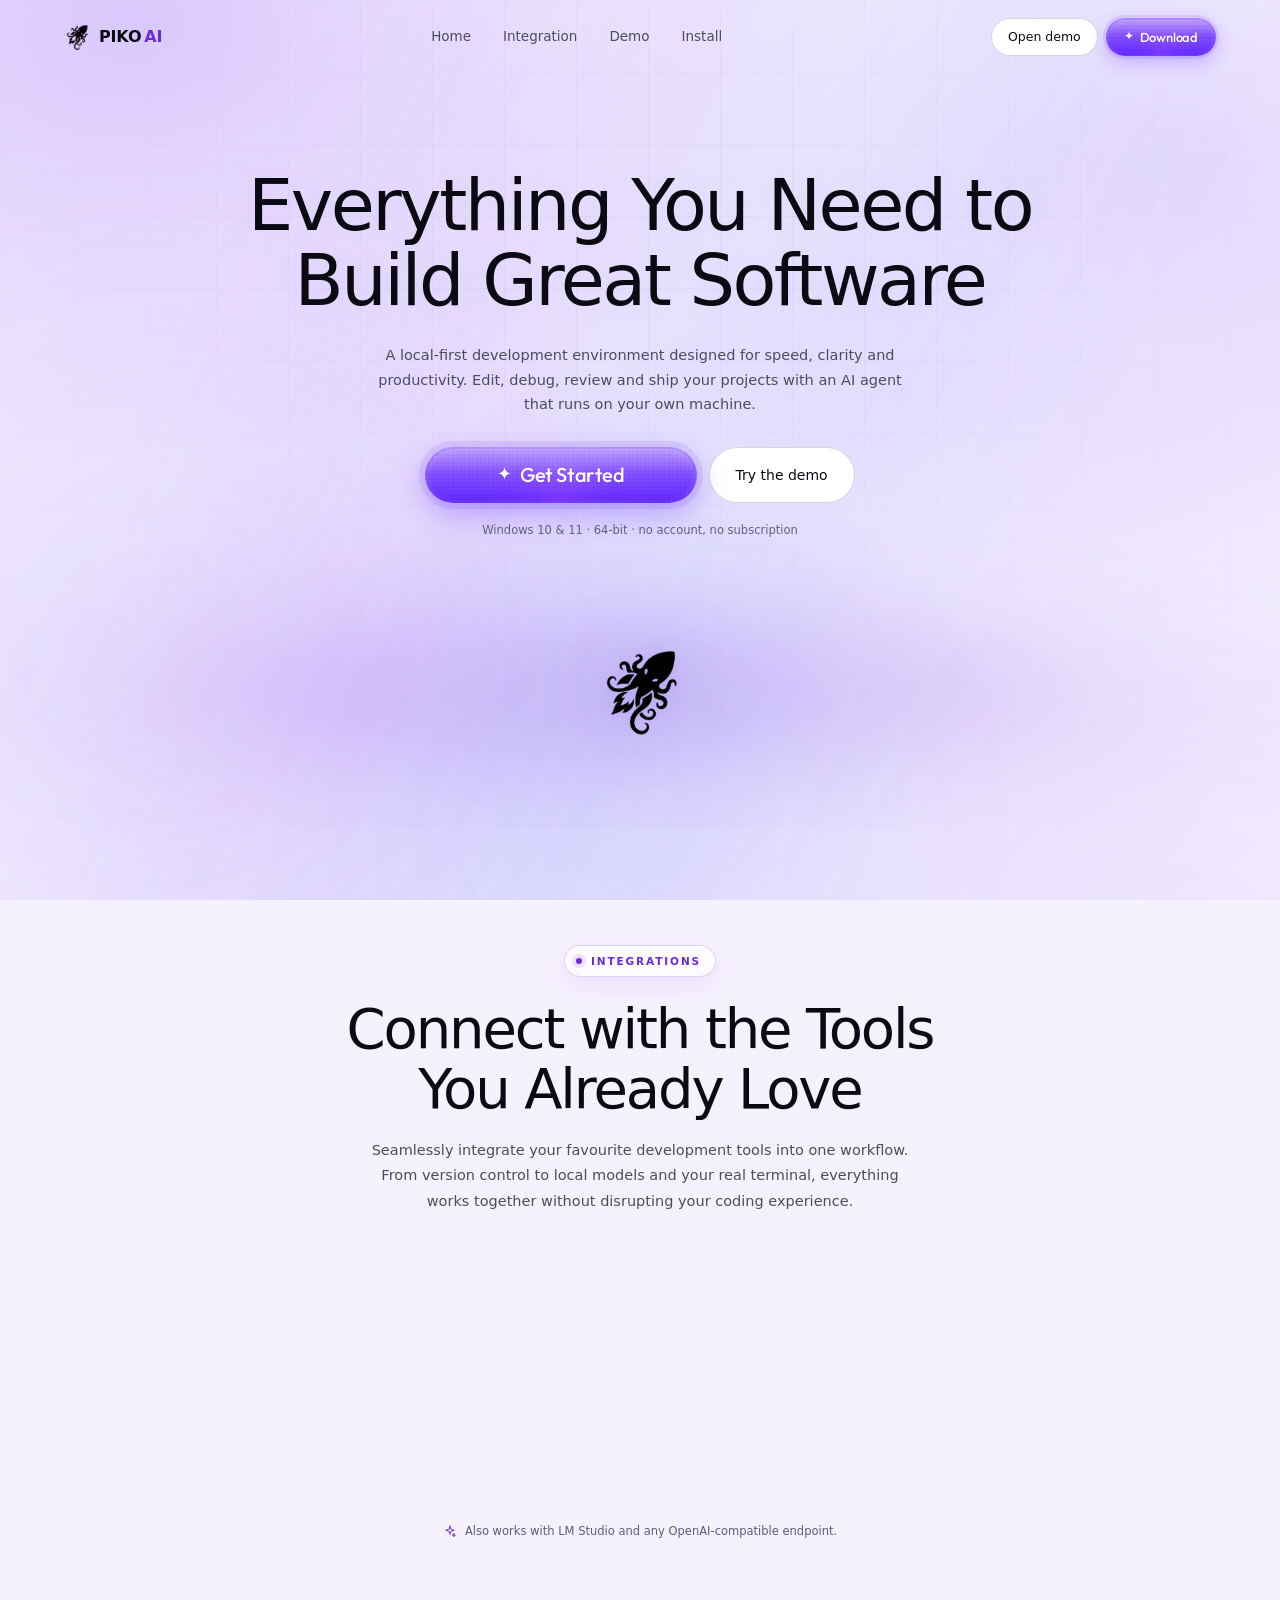
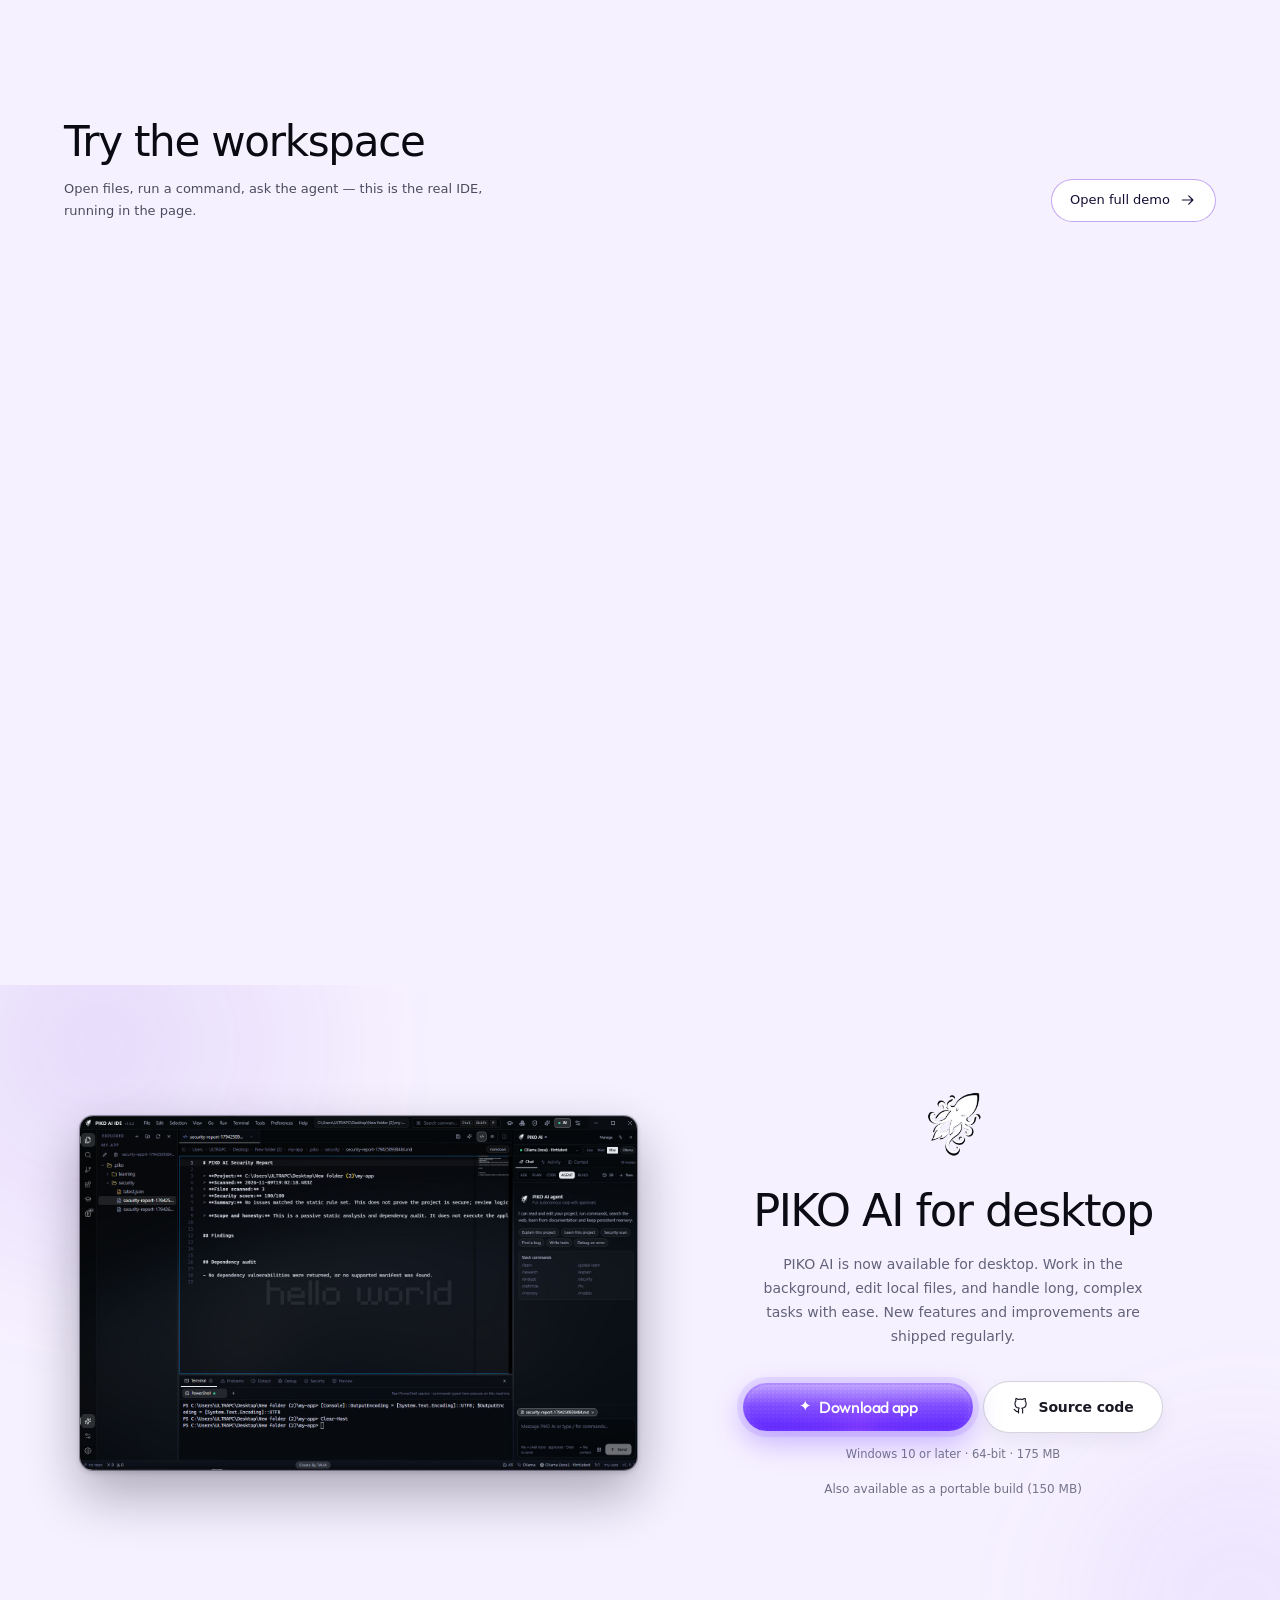
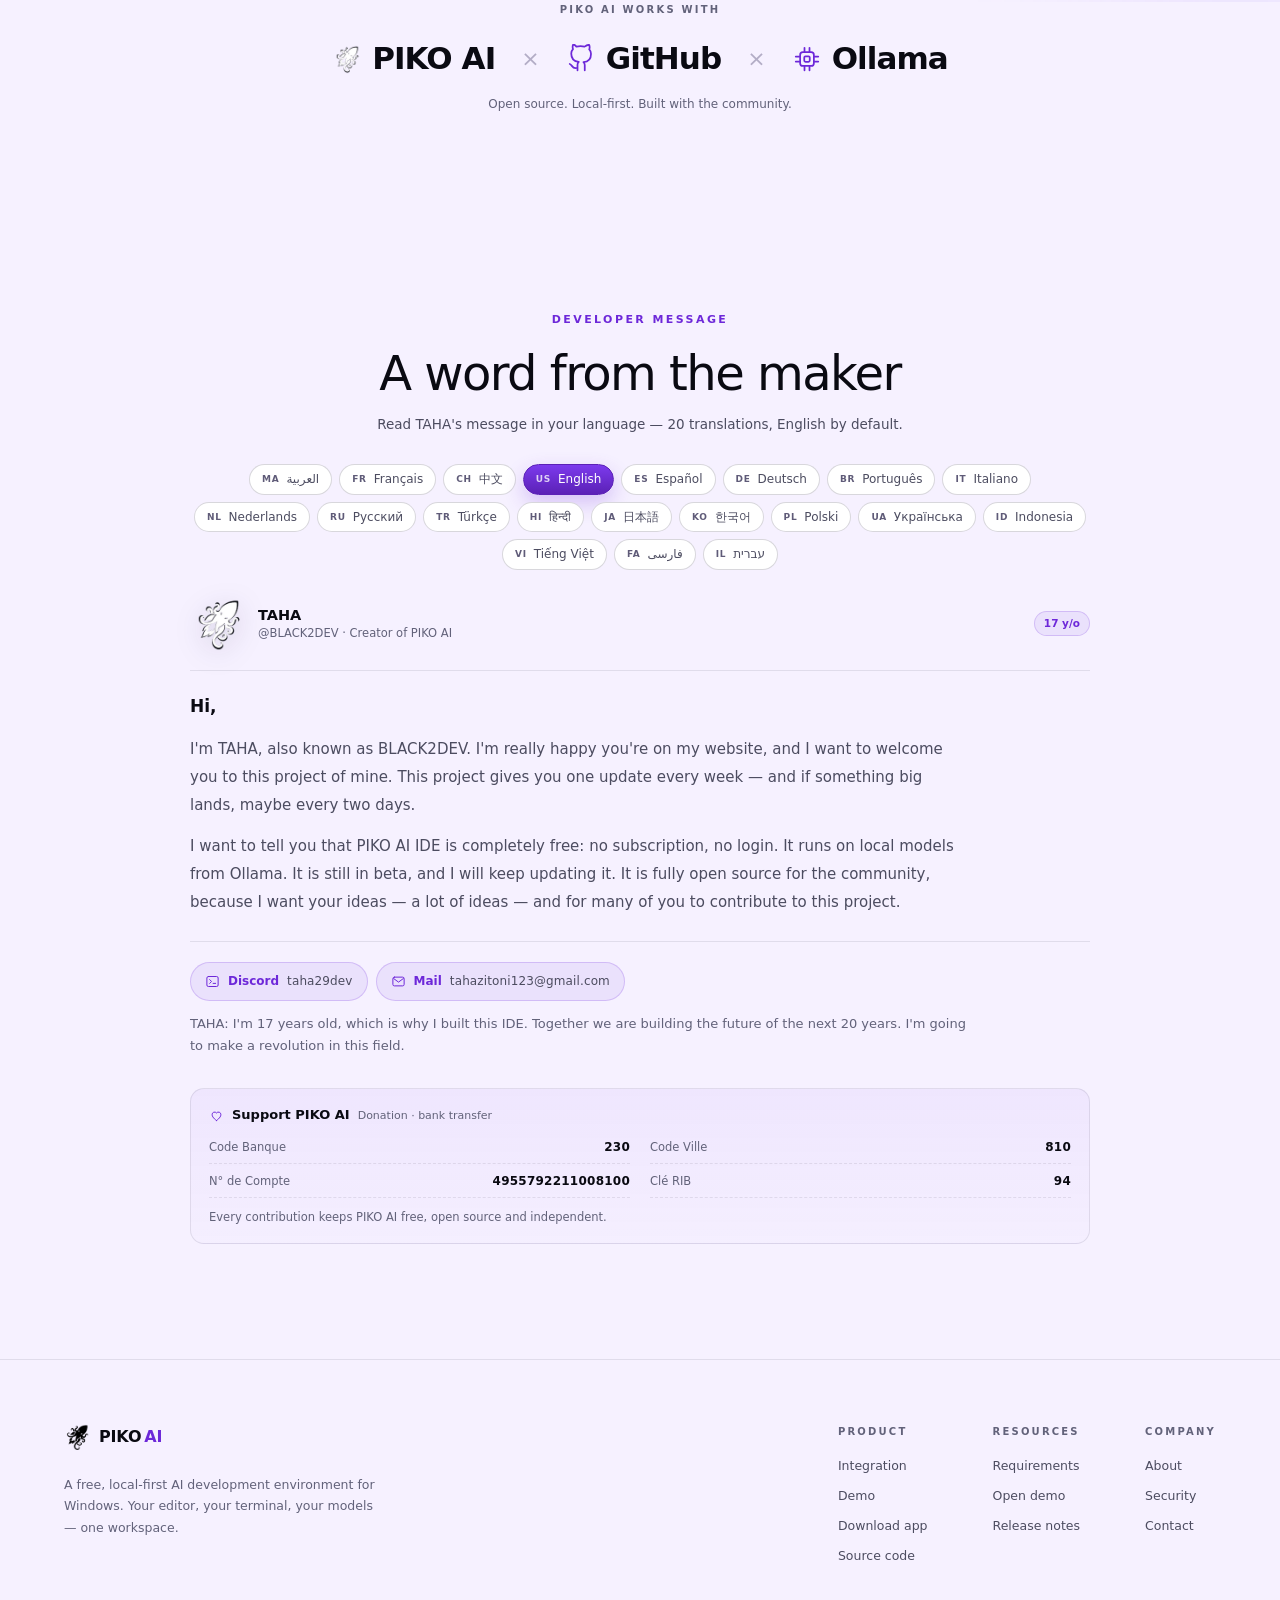
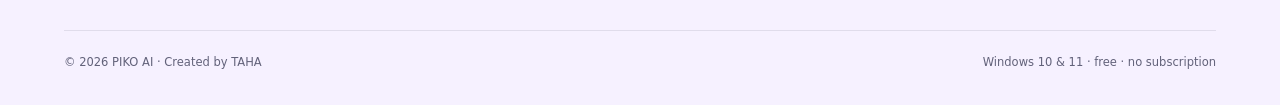
==== commit bf815984: "Default developer message to English; link portable build to the release asset" ====
--- a/index.html
+++ b/index.html
@@ -232,7 +232,7 @@
               <span class="dl-meta">Windows 10 or later · 64-bit · <span data-installer-size>175 MB</span></span>
             </div>
 
-            <a class="dl-alt" data-portable href="https://github.com/black2000a/PIKO-AI-A-APP-DOWNLOAD" target="_blank" rel="noopener">
+            <a class="dl-alt" data-portable href="https://github.com/black2000a/PIKO-AI-A-APP-DOWNLOAD/releases/latest/download/PIKO-AI-Portable-1.5.3-x64.exe" target="_blank" rel="noopener">
               Also available as a portable build (<span data-portable-size>150 MB</span>)
             </a>
           </div>
@@ -269,14 +269,14 @@
           <div class="dev-head">
             <span class="eyebrow">Developer message</span>
             <h2>A word from the maker</h2>
-            <p>Read TAHA's message in your language — 20 translations, Arabic first.</p>
+            <p>Read TAHA's message in your language — 20 translations, English by default.</p>
           </div>
 
           <div class="langs" id="devLangs" role="group" aria-label="Choose a language for the developer message">
-            <button type="button" class="lang-chip" data-lang="ma" aria-pressed="true"><span class="lang-code">MA</span> العربية</button>
+            <button type="button" class="lang-chip" data-lang="ma" aria-pressed="false"><span class="lang-code">MA</span> العربية</button>
             <button type="button" class="lang-chip" data-lang="fr" aria-pressed="false"><span class="lang-code">FR</span> Français</button>
             <button type="button" class="lang-chip" data-lang="zh" aria-pressed="false"><span class="lang-code">CH</span> 中文</button>
-            <button type="button" class="lang-chip" data-lang="en" aria-pressed="false"><span class="lang-code">US</span> English</button>
+            <button type="button" class="lang-chip" data-lang="en" aria-pressed="true"><span class="lang-code">US</span> English</button>
             <button type="button" class="lang-chip" data-lang="es" aria-pressed="false"><span class="lang-code">ES</span> Español</button>
             <button type="button" class="lang-chip" data-lang="de" aria-pressed="false"><span class="lang-code">DE</span> Deutsch</button>
             <button type="button" class="lang-chip" data-lang="pt" aria-pressed="false"><span class="lang-code">BR</span> Português</button>
@@ -295,7 +295,7 @@
             <button type="button" class="lang-chip" data-lang="he" aria-pressed="false"><span class="lang-code">IL</span> עברית</button>
           </div>
 
-          <article class="dev-card" id="devCard" lang="ar" dir="rtl" aria-live="polite">
+          <article class="dev-card" id="devCard" lang="en" dir="ltr" aria-live="polite">
             <header class="dev-who">
               <span class="dev-avatar" aria-hidden="true"><img src="assets/icon.png" alt="" /></span>
               <div class="dev-id">
@@ -306,16 +306,17 @@
             </header>
 
             <div class="dev-msg" id="devMsg">
-              <p class="dev-greet">سلام،</p>
+              <p class="dev-greet">Hi,</p>
               <p>
-                أنا طه، المعروف بـ BLACK2DEV. أنا سعيد جداً بوجودك في موقعي، وأريد أن أرحّب بك في هذا
-                المشروع. هذا المشروع يقدّم لك تحديثاً واحداً كل أسبوع — وإذا كان هناك شيء كبير، ربما كل
-                يومين.
+                I'm TAHA, also known as BLACK2DEV. I'm really happy you're on my website, and I want to
+                welcome you to this project of mine. This project gives you one update every week — and
+                if something big lands, maybe every two days.
               </p>
               <p>
-                أريد أن أخبرك أن PIKO AI IDE مجاني تماماً: بدون اشتراك، وبدون تسجيل دخول. يعمل بنماذج
-                محلية من Ollama. ما زال في مرحلة البيتا، وسأواصل تحديثه. وهو مفتوح المصدر بالكامل
-                للمجتمع، لأنني أريد أفكاركم — الكثير من الأفكار — وأن يساهم الكثير منكم في هذا المشروع.
+                I want to tell you that PIKO AI IDE is completely free: no subscription, no login. It
+                runs on local models from Ollama. It is still in beta, and I will keep updating it. It
+                is fully open source for the community, because I want your ideas — a lot of ideas — and
+                for many of you to contribute to this project.
               </p>
             </div>
 
@@ -331,8 +332,8 @@
                 </a>
               </div>
               <p class="dev-sign" id="devSign">
-                طه: عمري 17 سنة، ولهذا بنيت هذا الـ IDE. معاً نبني مستقبل العشرين سنة القادمة. سأصنع
-                ثورة في هذا المجال.
+                TAHA: I'm 17 years old, which is why I built this IDE. Together we are building the
+                future of the next 20 years. I'm going to make a revolution in this field.
               </p>
 
               <div class="dev-donate">
@@ -402,6 +403,6 @@
       </div>
     </footer>
 
-    <script src="app.js?v=13"></script>
+    <script src="app.js?v=15"></script>
   </body>
 </html>
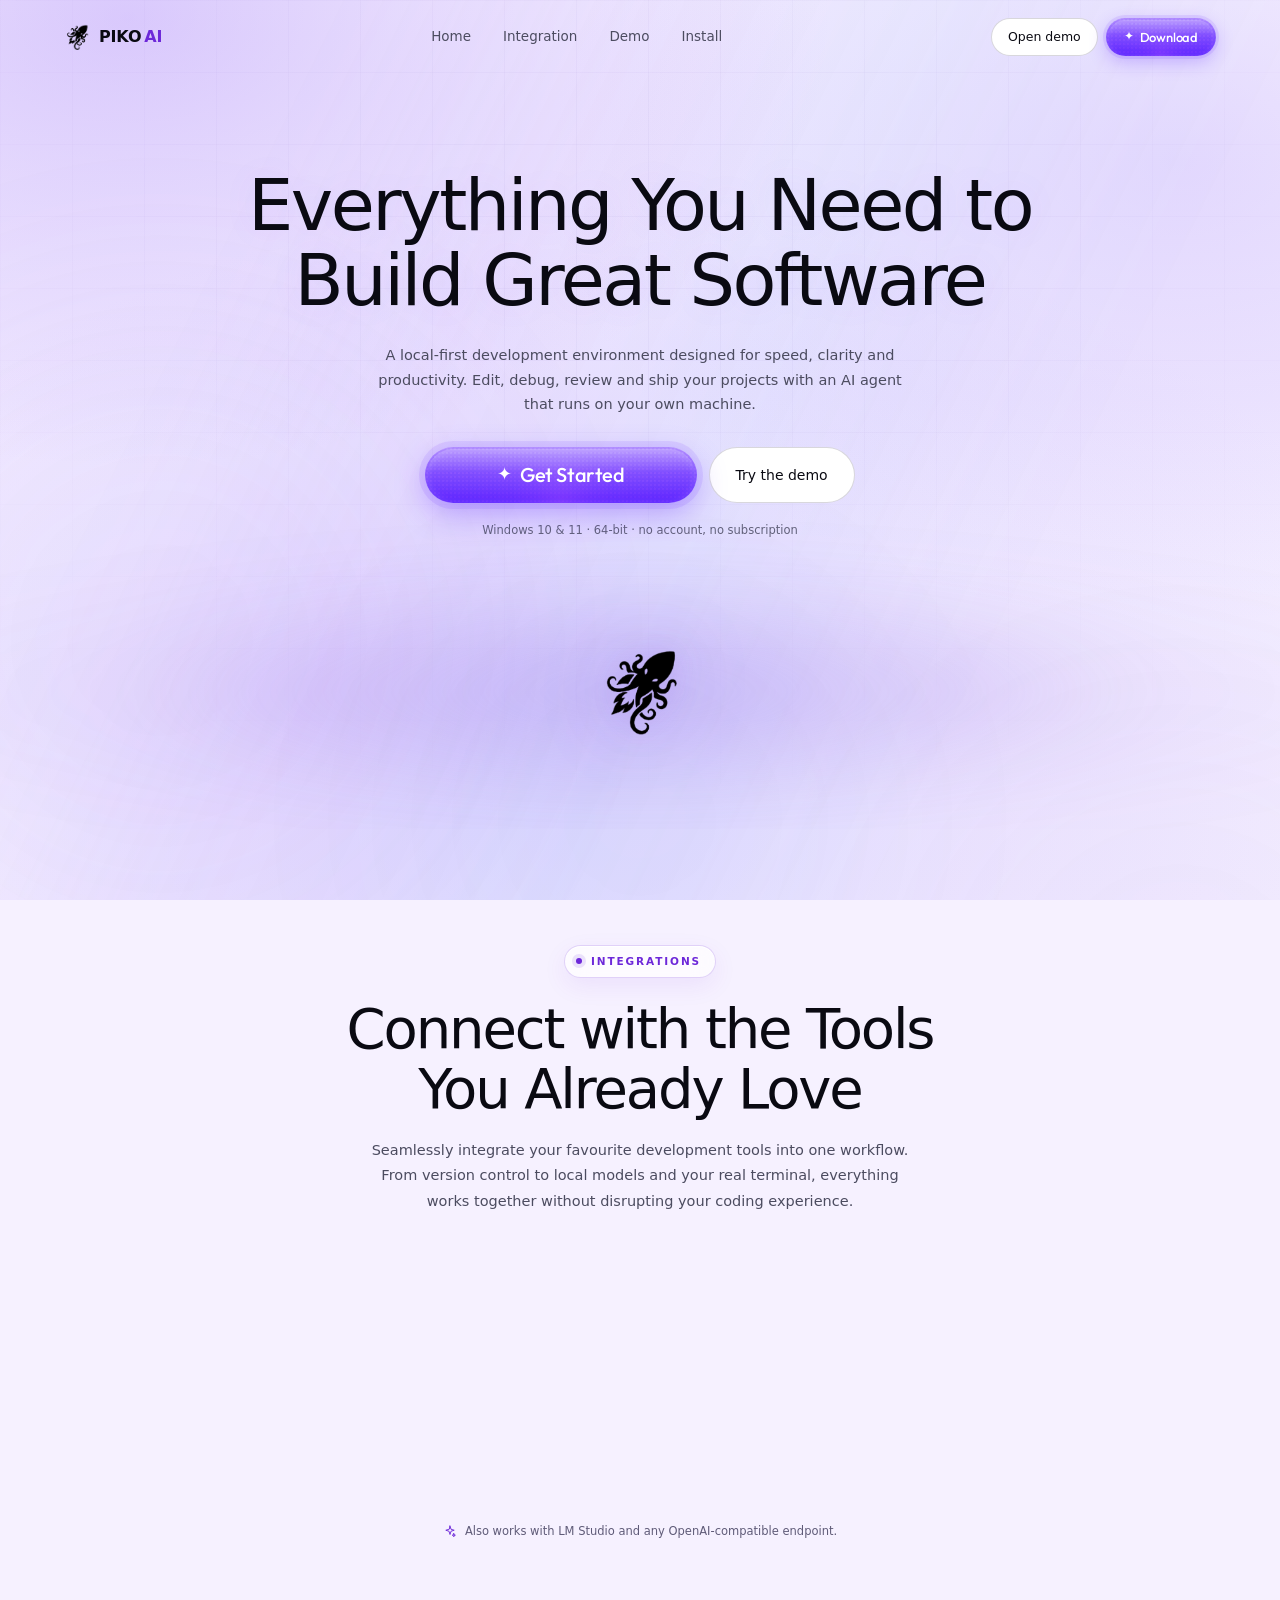
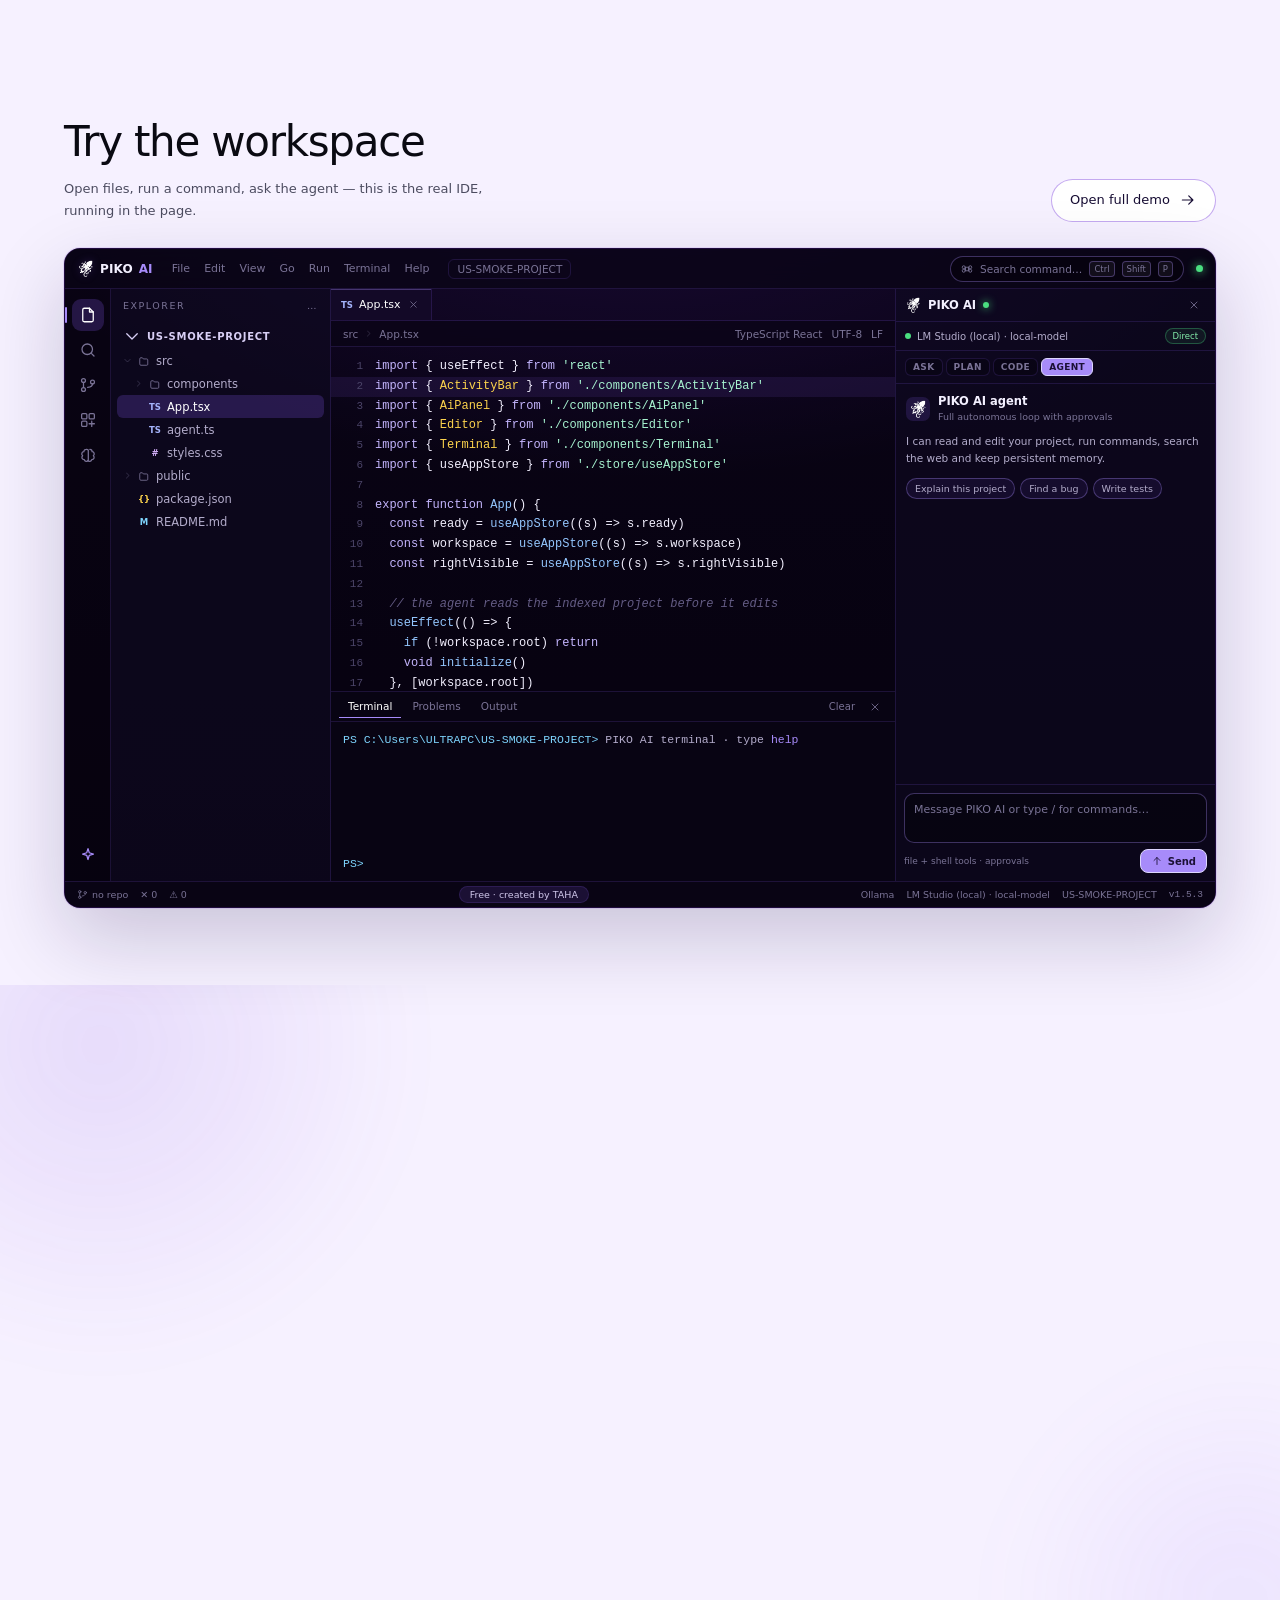
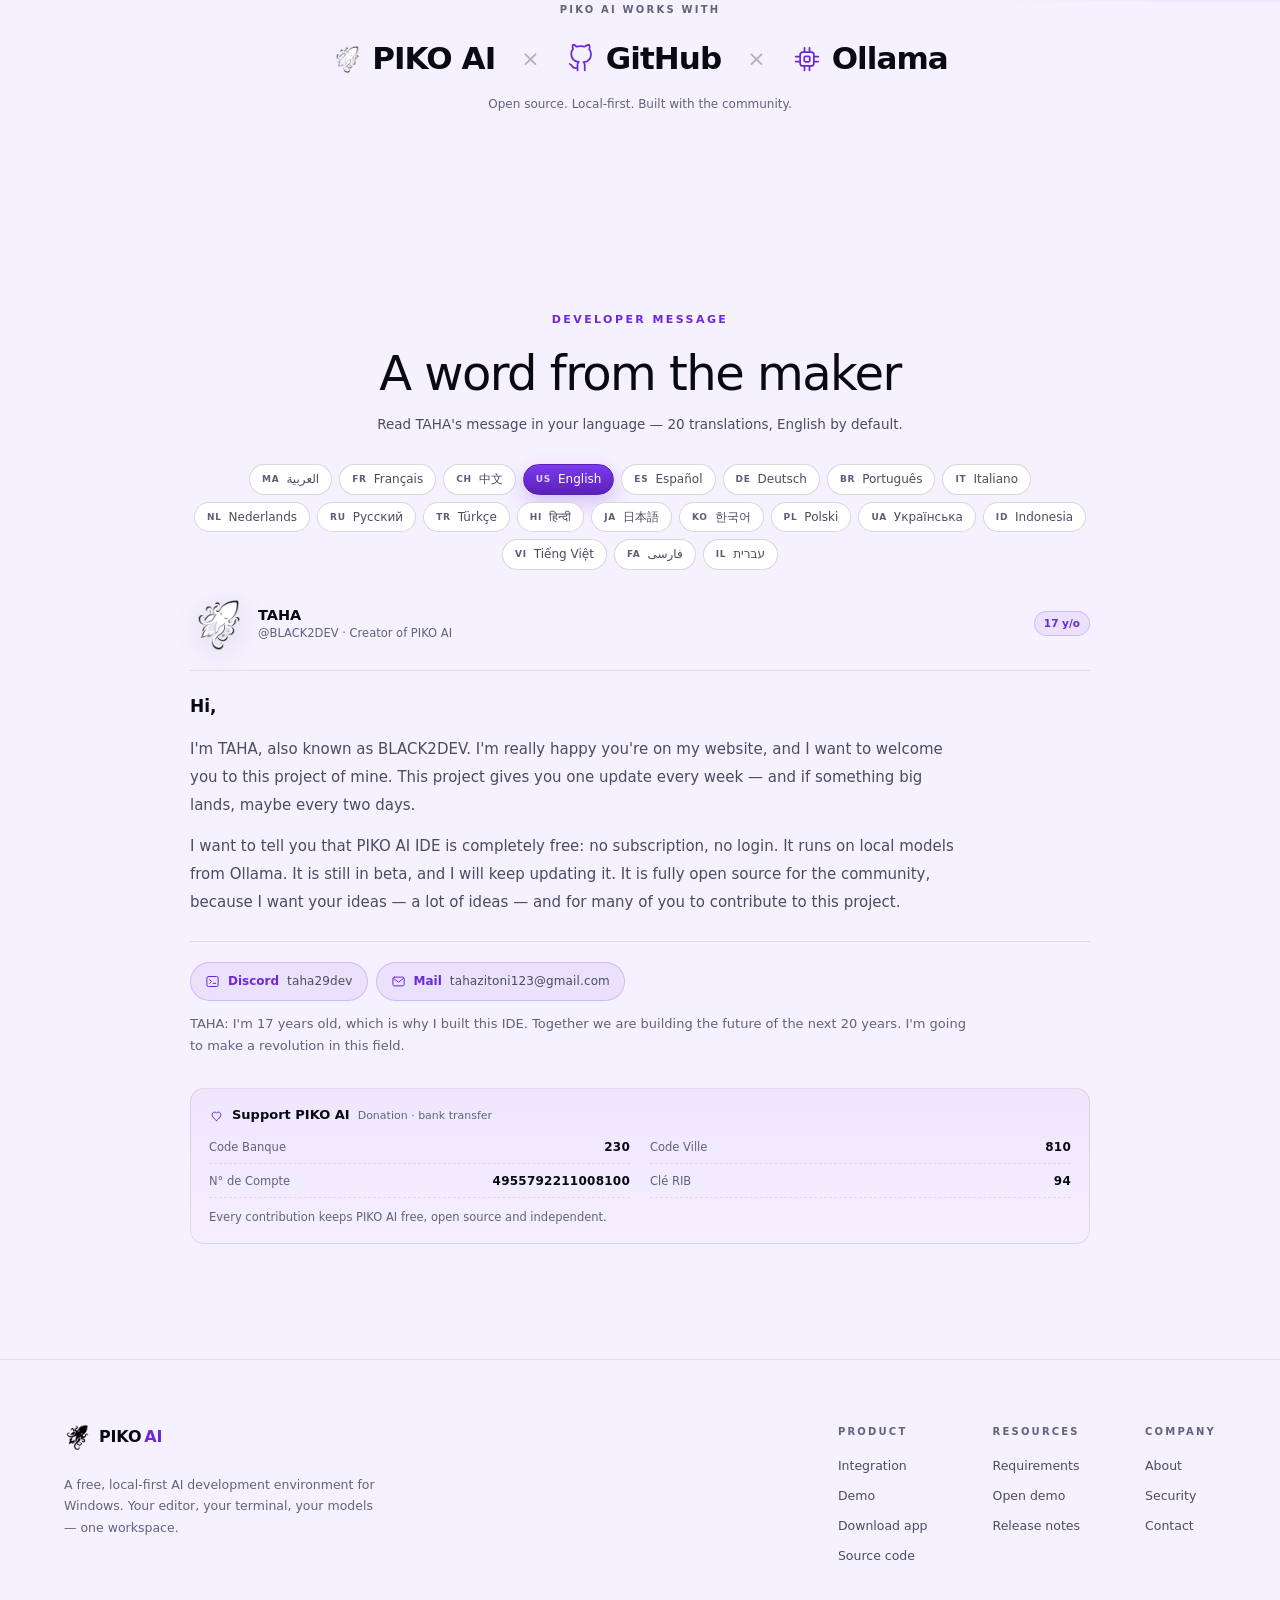
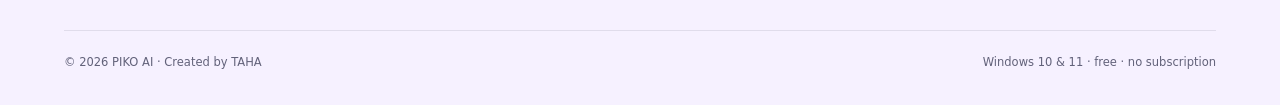
==== commit bc3ce3a4: "SEO: canonical, structured data, robots.txt, sitemap and web manifest" ====
--- a/index.html
+++ b/index.html
@@ -3,22 +3,78 @@
   <head>
     <meta charset="utf-8" />
     <meta name="viewport" content="width=device-width, initial-scale=1" />
-    <title>PIKO AI — the AI development environment for Windows</title>
+    <title>PIKO AI — Free AI IDE for Windows with Local AI (Ollama)</title>
     <meta
       name="description"
-      content="PIKO AI is a free, local-first AI development environment for Windows 10 and 11: autonomous coding agent, project memory, real terminal, local models. No subscription, no account, no telemetry."
-    />
-    <meta property="og:title" content="PIKO AI — everything you need to build great software" />
+      content="PIKO AI is a free, local-first AI IDE for Windows 10 and 11: autonomous coding agent, project memory, real terminal and local models through Ollama. No account, no subscription, no telemetry."
+    />
+    <meta
+      name="keywords"
+      content="PIKO AI, free AI IDE, AI IDE for Windows, local AI IDE, Ollama IDE, open source AI IDE, coding agent, AI code editor, BLACK2DEV"
+    />
+    <meta name="author" content="TAHA (BLACK2DEV)" />
+    <meta name="robots" content="index, follow, max-image-preview:large, max-snippet:-1" />
+    <link rel="canonical" href="https://black2000a.github.io/web-site/" />
+    <meta property="og:site_name" content="PIKO AI" />
+    <meta property="og:url" content="https://black2000a.github.io/web-site/" />
+    <meta property="og:title" content="PIKO AI — Free AI IDE for Windows with Local AI" />
     <meta
       property="og:description"
-      content="A free, local-first AI development environment for Windows 10 and 11. Agent, memory, terminal and local models in one workspace."
+      content="A free, local-first AI development environment for Windows 10 and 11. Coding agent, project memory, terminal and local models in one workspace."
     />
     <meta property="og:type" content="website" />
-    <meta property="og:image" content="assets/ide.png" />
+    <meta property="og:image" content="https://black2000a.github.io/web-site/assets/ide.png" />
+    <meta property="og:image:width" content="1514" />
+    <meta property="og:image:height" content="962" />
+    <meta
+      property="og:image:alt"
+      content="The PIKO AI desktop app with the file explorer, code editor and AI agent panel side by side."
+    />
+    <meta name="twitter:card" content="summary_large_image" />
+    <meta name="twitter:title" content="PIKO AI — Free AI IDE for Windows with Local AI" />
+    <meta
+      name="twitter:description"
+      content="Free, local-first AI IDE for Windows 10 and 11. Coding agent, project memory, terminal and local models."
+    />
+    <meta name="twitter:image" content="https://black2000a.github.io/web-site/assets/ide.png" />
     <meta name="theme-color" content="#f6f1ff" />
+    <link rel="manifest" href="manifest.webmanifest" />
     <link rel="icon" href="assets/favicon.ico" sizes="any" />
     <link rel="icon" type="image/png" sizes="32x32" href="assets/favicon-32.png" />
     <link rel="apple-touch-icon" href="assets/apple-touch-icon.png" />
+    <script type="application/ld+json">
+      {
+        "@context": "https://schema.org",
+        "@type": "SoftwareApplication",
+        "name": "PIKO AI",
+        "alternateName": "PIKO AI IDE",
+        "applicationCategory": "DeveloperApplication",
+        "applicationSubCategory": "AI code editor",
+        "operatingSystem": "Windows 10, Windows 11",
+        "softwareVersion": "1.5.3",
+        "description": "Free, local-first AI development environment for Windows 10 and 11 with an autonomous coding agent, project memory, a real terminal and local models through Ollama.",
+        "url": "https://black2000a.github.io/web-site/",
+        "downloadUrl": "https://github.com/black2000a/PIKO-AI-A-APP-DOWNLOAD/releases/latest",
+        "installUrl": "https://github.com/black2000a/PIKO-AI-A-APP-DOWNLOAD/releases/latest",
+        "screenshot": "https://black2000a.github.io/web-site/assets/ide.png",
+        "image": "https://black2000a.github.io/web-site/assets/ide.png",
+        "license": "https://opensource.org/licenses/MIT",
+        "isAccessibleForFree": true,
+        "offers": { "@type": "Offer", "price": "0", "priceCurrency": "USD" },
+        "author": {
+          "@type": "Person",
+          "name": "TAHA",
+          "alternateName": "BLACK2DEV",
+          "url": "https://github.com/black2000a"
+        },
+        "publisher": { "@type": "Organization", "name": "PIKO AI" },
+        "sameAs": [
+          "https://github.com/black2000a/Introducing-PIKO-AI-A-Free-AI-Powered-IDE-with-Local-AI-Support",
+          "https://github.com/black2000a/PIKO-AI-A-APP-DOWNLOAD",
+          "https://github.com/black2000a/web-site"
+        ]
+      }
+    </script>
     <link rel="preconnect" href="https://fonts.googleapis.com" />
     <link rel="preconnect" href="https://fonts.gstatic.com" crossorigin />
     <link
